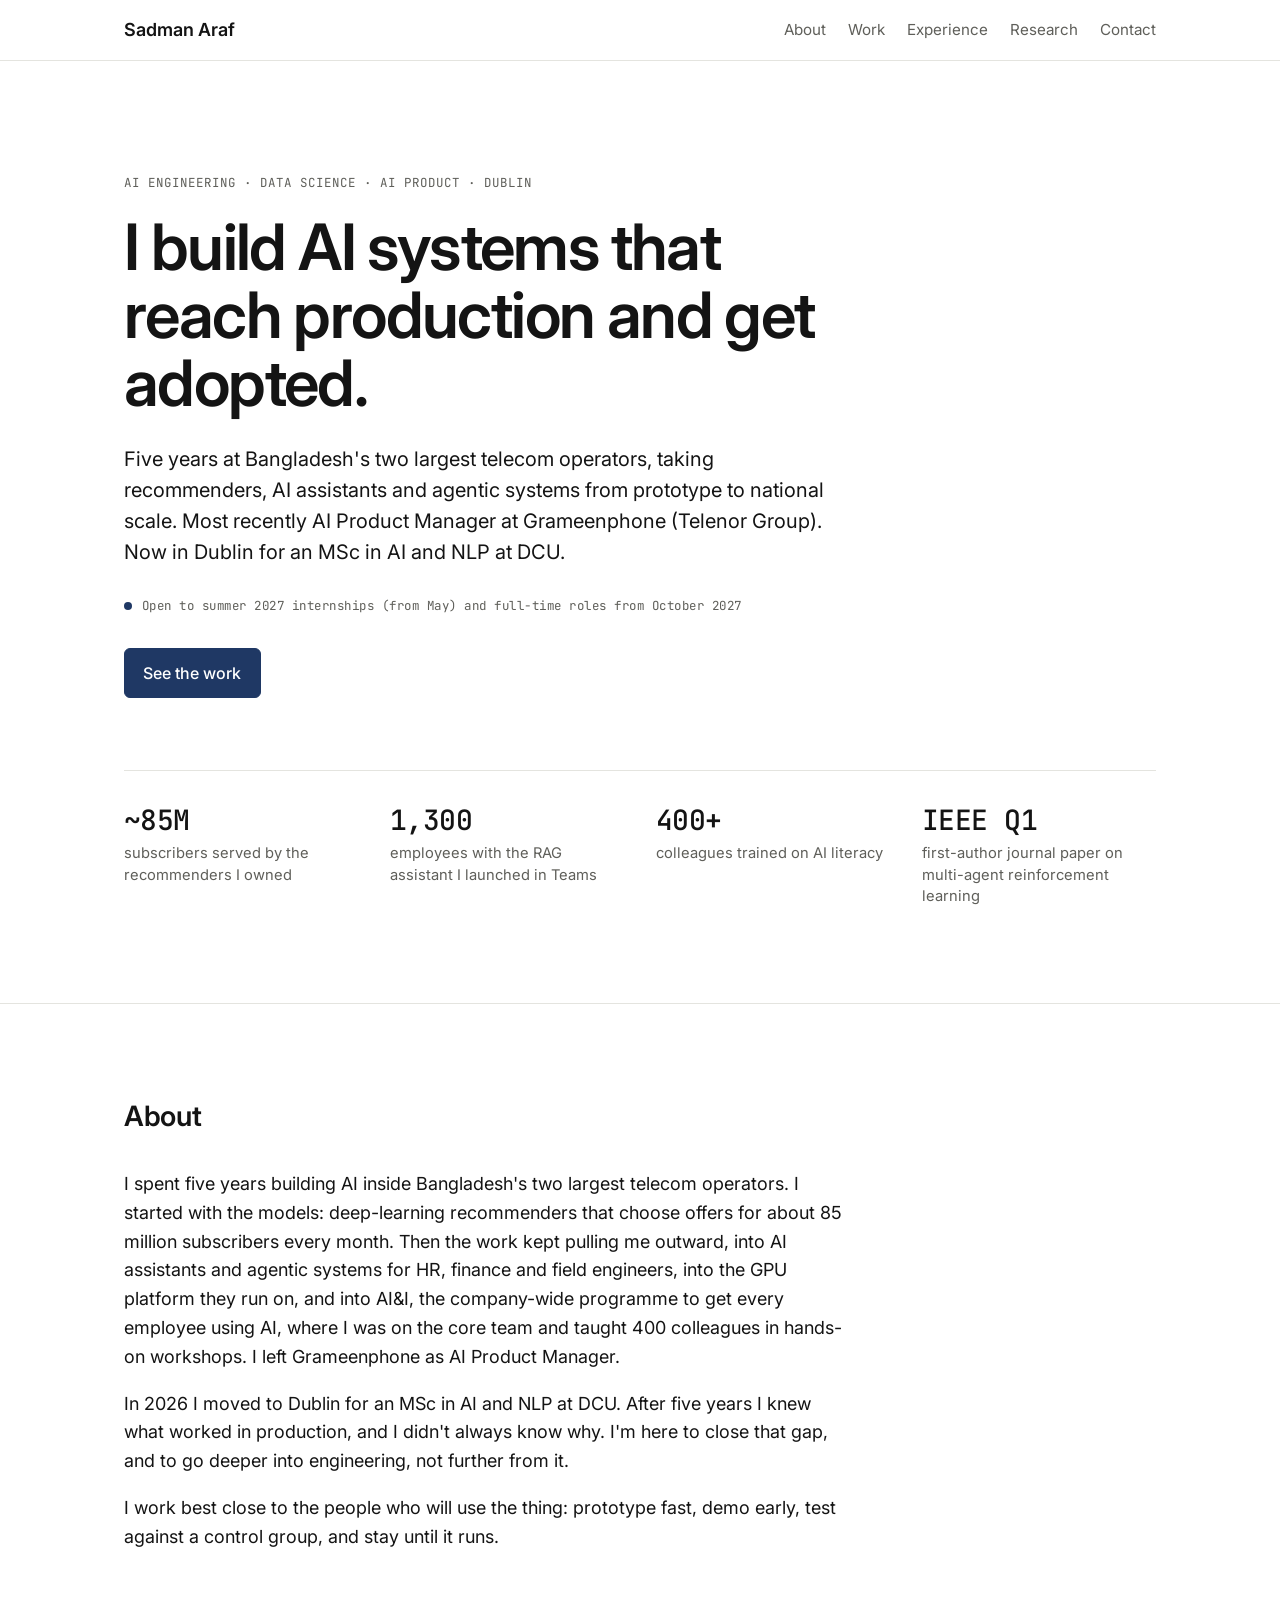
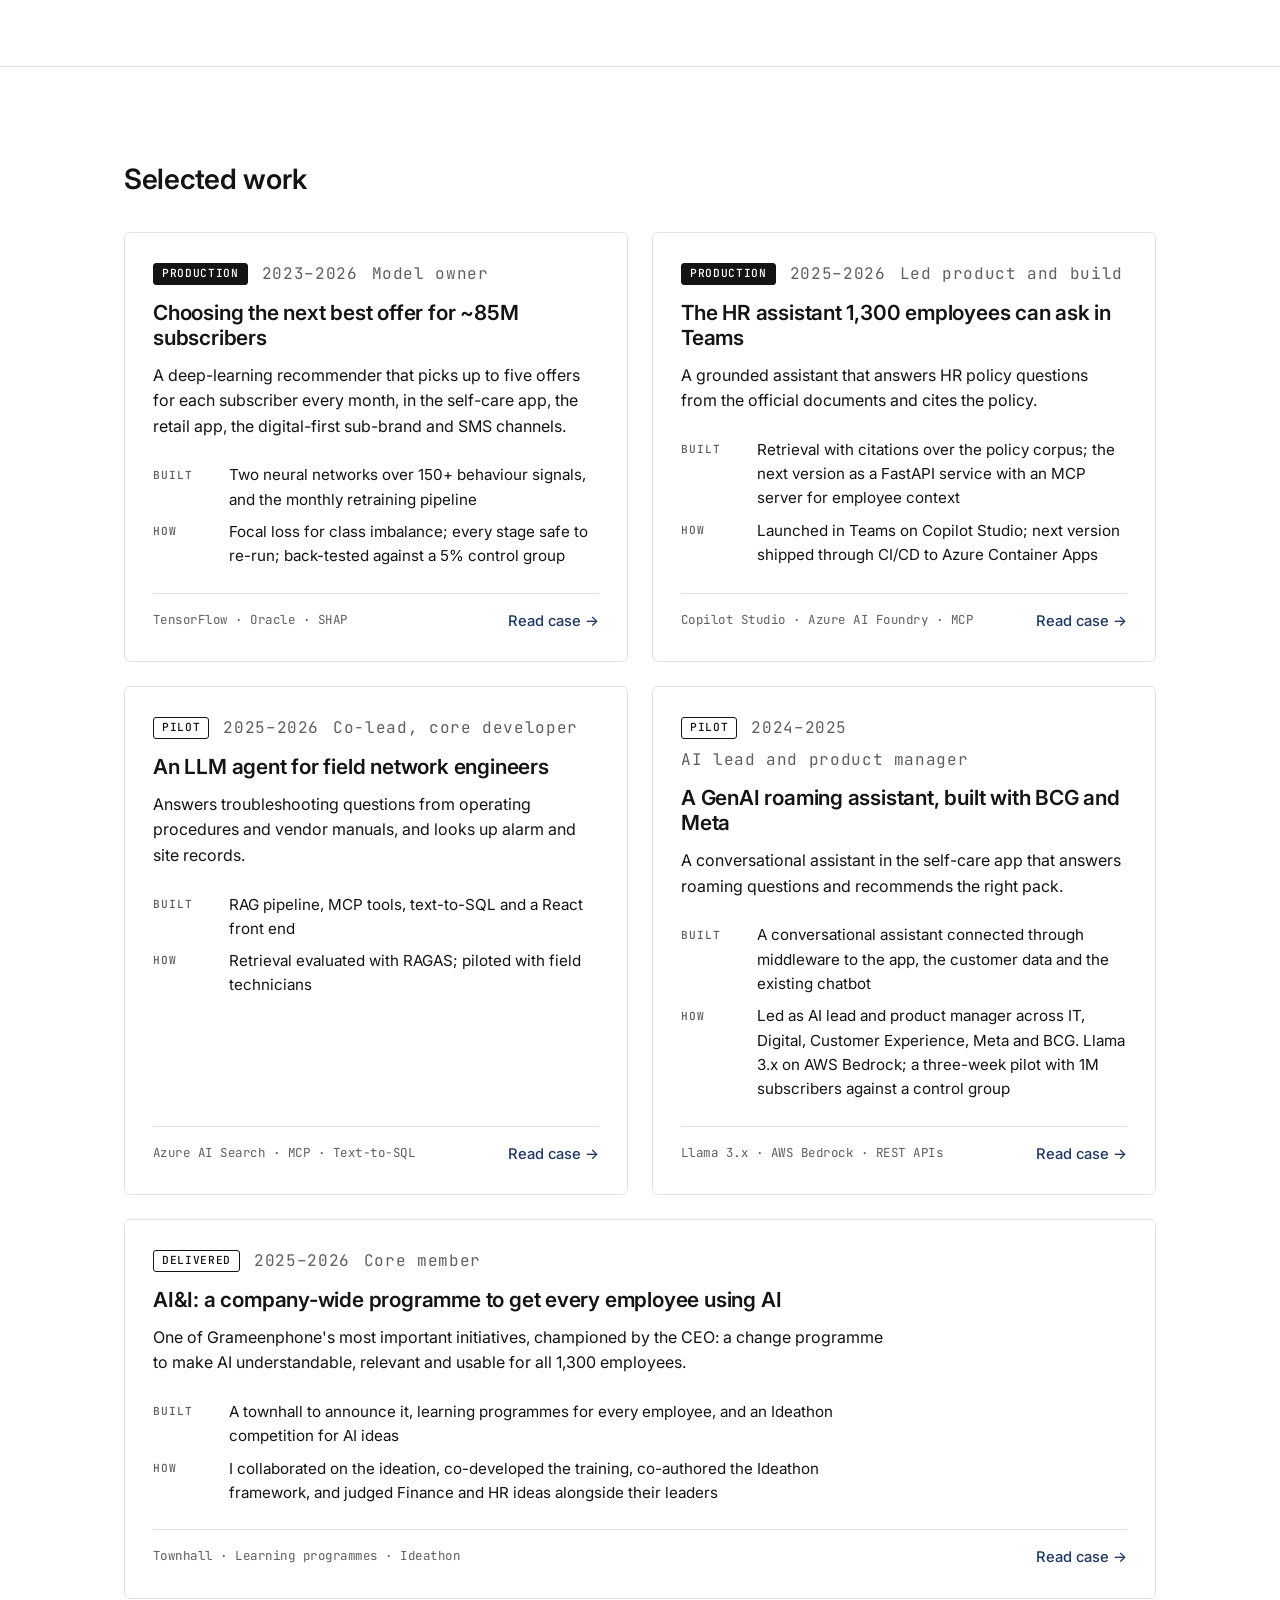
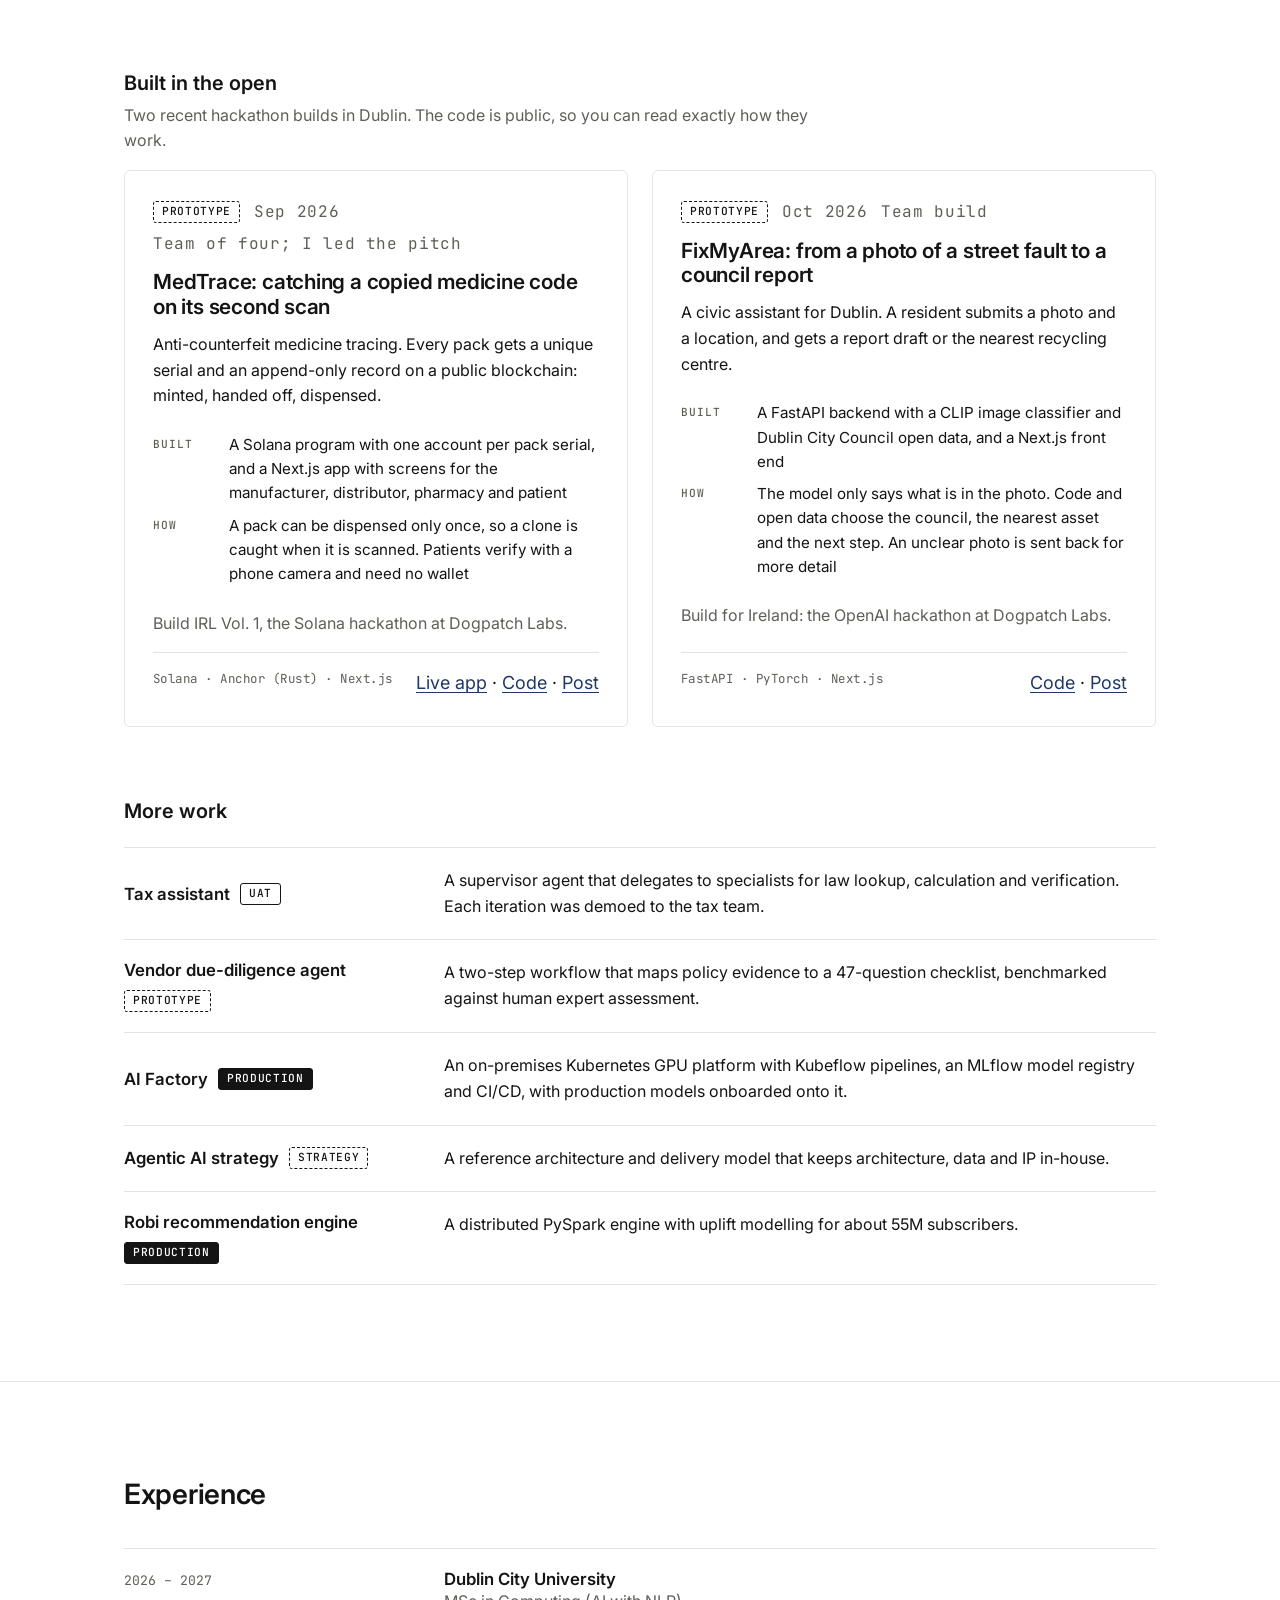
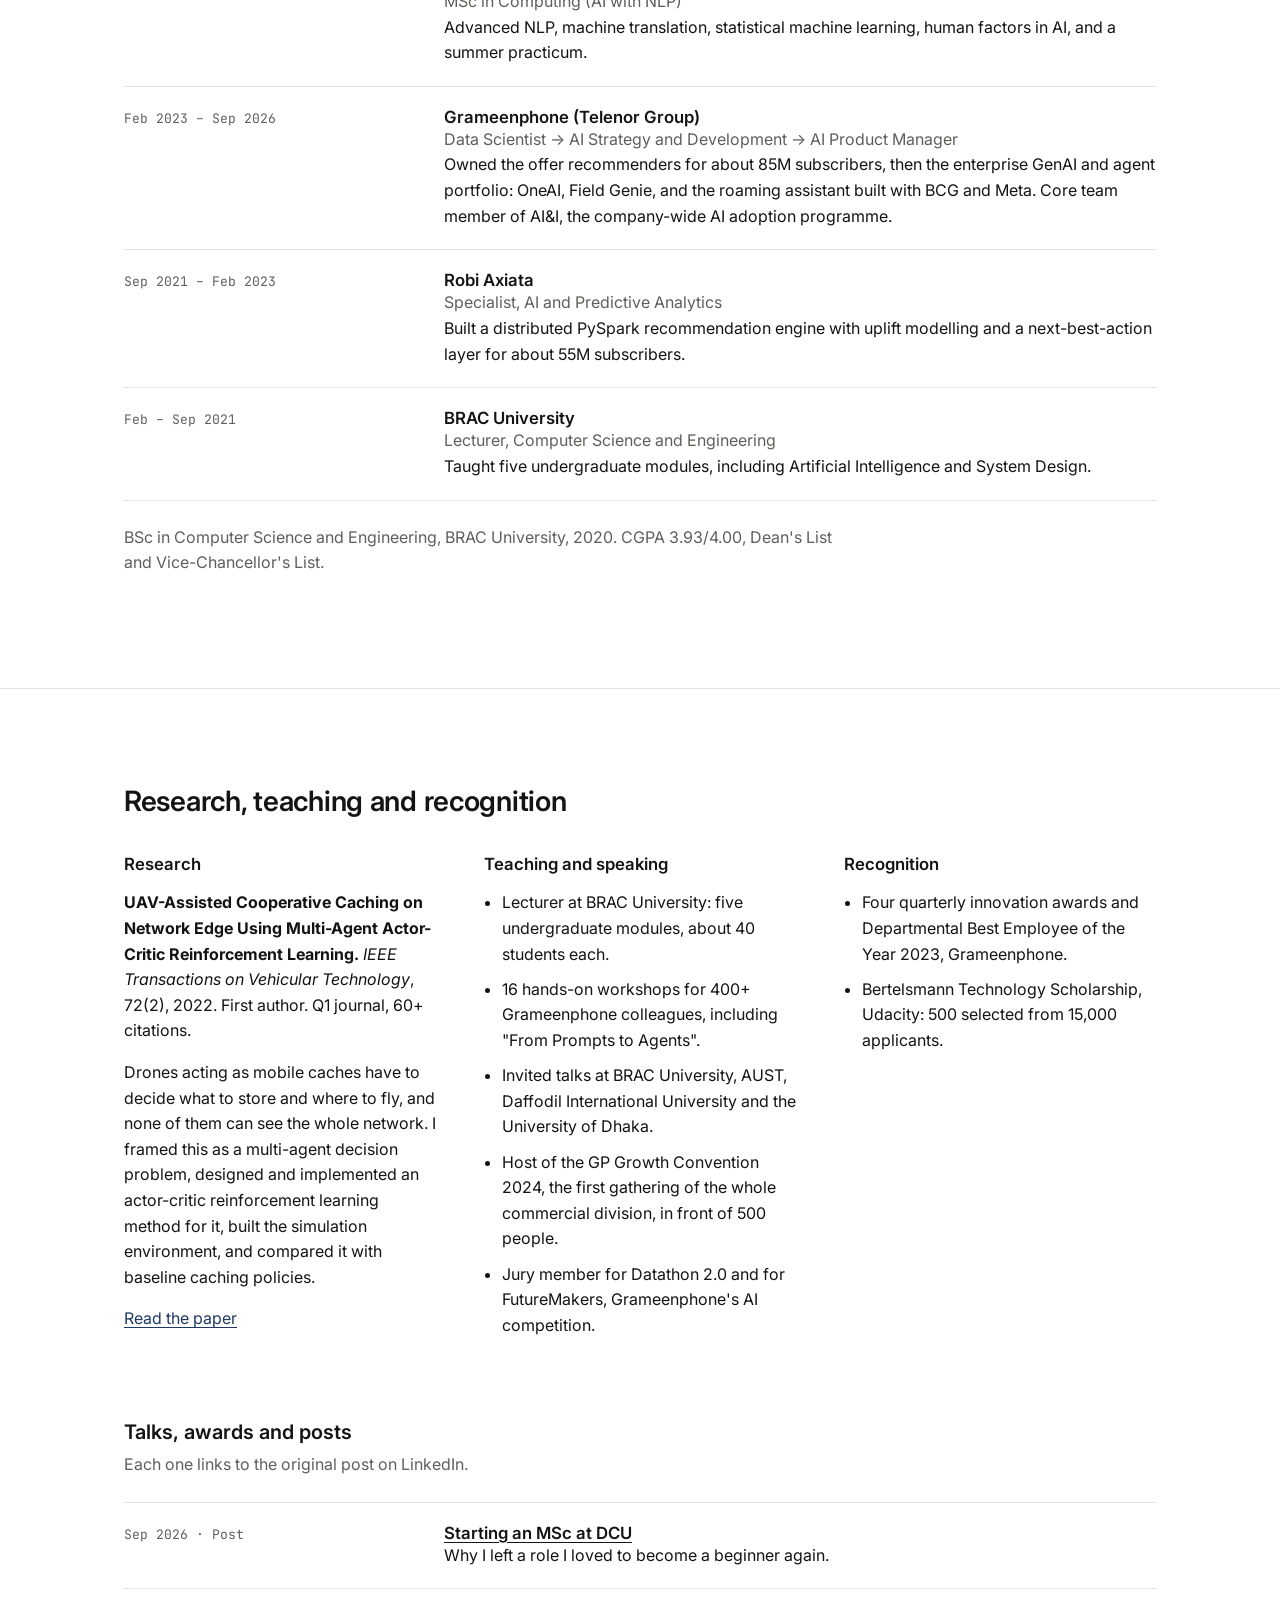
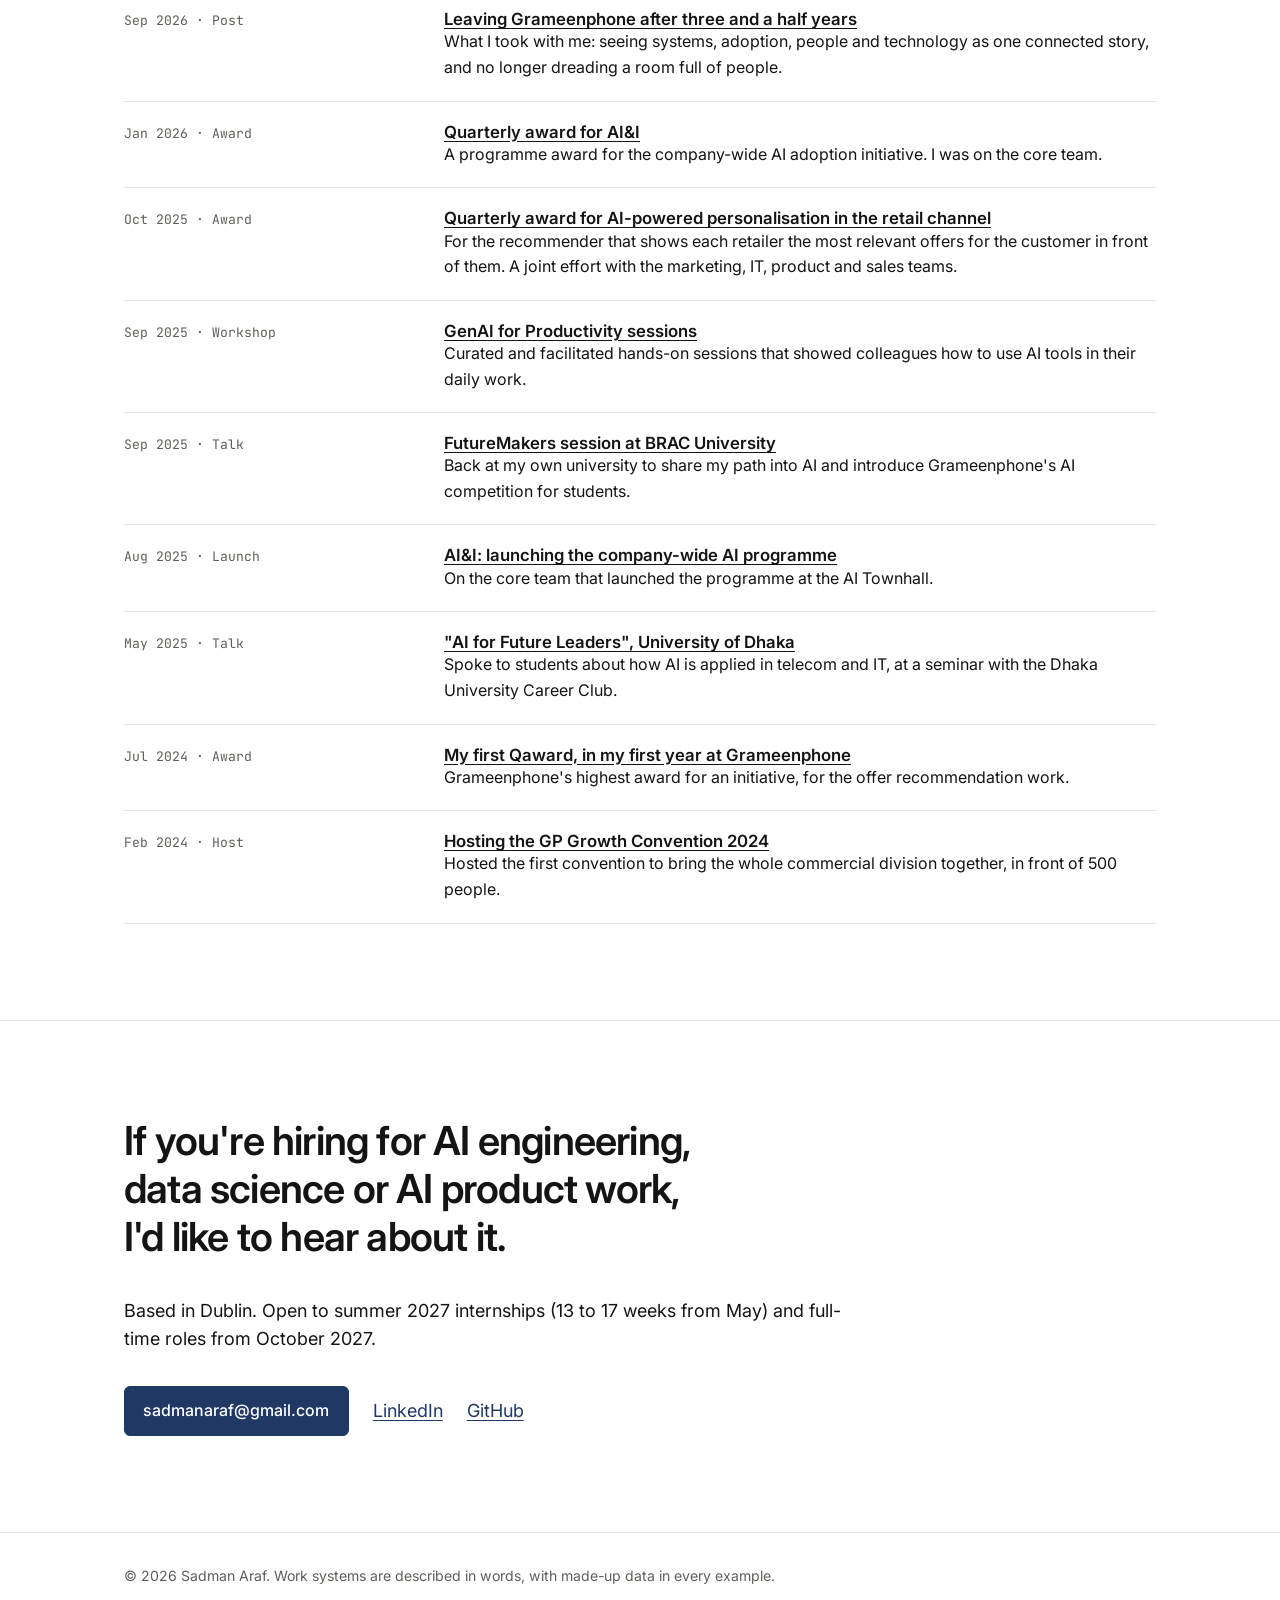
==== index.html @ fd009156 "Publish portfolio site Static site: home page and five case studies. Removes the CNAME for sadmanara" ====
<!doctype html>
<html lang="en">
<head>
  <meta charset="utf-8">
  <meta name="viewport" content="width=device-width, initial-scale=1">
  <title>Sadman Araf · AI engineer and data scientist, Dublin</title>
  <meta name="description" content="Five years building recommenders, AI assistants and agentic systems in production for about 85M telecom subscribers. MSc AI and NLP at DCU. Open to 2027 roles.">
  <meta property="og:type" content="website">
  <meta property="og:title" content="Sadman Araf · AI engineer and data scientist, Dublin">
  <meta property="og:description" content="Five years building recommenders, AI assistants and agentic systems in production for about 85M telecom subscribers. MSc AI and NLP at DCU.">
  <link rel="icon" href="assets/favicon.svg" type="image/svg+xml">
  <link rel="preconnect" href="https://fonts.googleapis.com">
  <link rel="preconnect" href="https://fonts.gstatic.com" crossorigin>
  <link href="https://fonts.googleapis.com/css2?family=Inter:wght@400;500;600&family=JetBrains+Mono:wght@400;500&display=swap" rel="stylesheet">
  <link rel="stylesheet" href="assets/styles.css">
</head>
<body>
<a class="skip" href="#main">Skip to content</a>

<header class="site-header">
  <div class="wrap bar">
    <a class="brand" href="./">Sadman Araf</a>
    <nav aria-label="Sections">
      <a href="#about">About</a>
      <a href="#work">Work</a>
      <a href="#experience">Experience</a>
      <a href="#research">Research</a>
      <a href="#contact">Contact</a>
    </nav>
  </div>
</header>

<main id="main">

  <section class="hero">
    <div class="wrap">
      <p class="eyebrow">AI engineering · Data science · AI product · Dublin</p>
      <h1>I build AI systems that reach production and get adopted.</h1>
      <p class="lede">Five years at Bangladesh's two largest telecom operators, taking recommenders, AI assistants and agentic systems from prototype to national scale. Most recently AI Product Manager at Grameenphone (Telenor Group). Now in Dublin for an MSc in AI and NLP at DCU.</p>
      <p class="status">Open to summer 2027 internships (from May) and full-time roles from October 2027</p>
      <div class="actions">
        <a class="btn" href="#work">See the work</a>
      </div>
      <dl class="scope">
        <div><dt>~85M</dt><dd>subscribers served by the recommenders I owned</dd></div>
        <div><dt>1,300</dt><dd>employees with the RAG assistant I launched in Teams</dd></div>
        <div><dt>400+</dt><dd>colleagues trained on AI literacy</dd></div>
        <div><dt>IEEE Q1</dt><dd>first-author journal paper on multi-agent reinforcement learning</dd></div>
      </dl>
    </div>
  </section>

  <section class="block" id="about">
    <div class="wrap">
      <h2>About</h2>
      <!-- Portrait: add assets/portrait.jpg, then uncomment.
      <img src="assets/portrait.jpg" alt="Sadman Araf" width="160" height="160">
      -->
      <div class="prose">
        <p>I spent five years building AI inside Bangladesh's two largest telecom operators. I started with the models: deep-learning recommenders that choose offers for about 85 million subscribers every month. Then the work kept pulling me outward, into AI assistants and agentic systems for HR, finance and field engineers, into the GPU platform they run on, and into AI&amp;I, the company-wide programme to get every employee using AI, where I was on the core team and taught 400 colleagues in hands-on workshops. I left Grameenphone as AI Product Manager.</p>
        <p>In 2026 I moved to Dublin for an MSc in AI and NLP at DCU. After five years I knew what worked in production, and I didn't always know why. I'm here to close that gap, and to go deeper into engineering, not further from it.</p>
        <p>I work best close to the people who will use the thing: prototype fast, demo early, test against a control group, and stay until it runs.</p>
      </div>
    </div>
  </section>

  <section class="block" id="work">
    <div class="wrap">
      <h2>Selected work</h2>

      <div class="cards">

        <article class="card">
          <p class="meta"><span class="badge solid">Production</span><span>2023–2026</span><span>Model owner</span></p>
          <h3><a class="cover" href="work/offer-recommender.html">Choosing the next best offer for ~85M subscribers</a></h3>
          <p>A deep-learning recommender that picks up to five offers for each subscriber every month, in the self-care app, the retail app, the digital-first sub-brand and SMS channels.</p>
          <dl class="built">
            <dt>Built</dt><dd>Two neural networks over 150+ behaviour signals, and the monthly retraining pipeline</dd>
            <dt>How</dt><dd>Focal loss for class imbalance; every stage safe to re-run; back-tested against a 5% control group</dd>
          </dl>
          <div class="card-foot"><p class="chips">TensorFlow · Oracle · SHAP</p><span class="go">Read case →</span></div>
        </article>

        <article class="card">
          <p class="meta"><span class="badge solid">Production</span><span>2025–2026</span><span>Led product and build</span></p>
          <h3><a class="cover" href="work/oneai.html">The HR assistant 1,300 employees can ask in Teams</a></h3>
          <p>A grounded assistant that answers HR policy questions from the official documents and cites the policy.</p>
          <dl class="built">
            <dt>Built</dt><dd>Retrieval with citations over the policy corpus; the next version as a FastAPI service with an MCP server for employee context</dd>
            <dt>How</dt><dd>Launched in Teams on Copilot Studio; next version shipped through CI/CD to Azure Container Apps</dd>
          </dl>
          <div class="card-foot"><p class="chips">Copilot Studio · Azure AI Foundry · MCP</p><span class="go">Read case →</span></div>
        </article>

        <article class="card">
          <p class="meta"><span class="badge">Pilot</span><span>2025–2026</span><span>Co-lead, core developer</span></p>
          <h3><a class="cover" href="work/field-genie.html">An LLM agent for field network engineers</a></h3>
          <p>Answers troubleshooting questions from operating procedures and vendor manuals, and looks up alarm and site records.</p>
          <dl class="built">
            <dt>Built</dt><dd>RAG pipeline, MCP tools, text-to-SQL and a React front end</dd>
            <dt>How</dt><dd>Retrieval evaluated with RAGAS; piloted with field technicians</dd>
          </dl>
          <div class="card-foot"><p class="chips">Azure AI Search · MCP · Text-to-SQL</p><span class="go">Read case →</span></div>
        </article>

        <article class="card">
          <p class="meta"><span class="badge">Pilot</span><span>2024–2025</span><span>AI lead and product manager</span></p>
          <h3><a class="cover" href="work/roaming-assistant.html">A GenAI roaming assistant, built with BCG and Meta</a></h3>
          <p>A conversational assistant in the self-care app that answers roaming questions and recommends the right pack.</p>
          <dl class="built">
            <dt>Built</dt><dd>A conversational assistant connected through middleware to the app, the customer data and the existing chatbot</dd>
            <dt>How</dt><dd>Led as AI lead and product manager across IT, Digital, Customer Experience, Meta and BCG. Llama 3.x on AWS Bedrock; a three-week pilot with 1M subscribers against a control group</dd>
          </dl>
          <div class="card-foot"><p class="chips">Llama 3.x · AWS Bedrock · REST APIs</p><span class="go">Read case →</span></div>
        </article>

        <article class="card wide">
          <p class="meta"><span class="badge">Delivered</span><span>2025–2026</span><span>Core member</span></p>
          <h3><a class="cover" href="work/ai-and-i.html">AI&amp;I: a company-wide programme to get every employee using AI</a></h3>
          <p>One of Grameenphone's most important initiatives, championed by the CEO: a change programme to make AI understandable, relevant and usable for all 1,300 employees.</p>
          <dl class="built">
            <dt>Built</dt><dd>A townhall to announce it, learning programmes for every employee, and an Ideathon competition for AI ideas</dd>
            <dt>How</dt><dd>I collaborated on the ideation, co-developed the training, co-authored the Ideathon framework, and judged Finance and HR ideas alongside their leaders</dd>
          </dl>
          <div class="card-foot"><p class="chips">Townhall · Learning programmes · Ideathon</p><span class="go">Read case →</span></div>
        </article>

      </div>

      <h3 class="sub">Built in the open</h3>
      <p class="note">Two recent hackathon builds in Dublin. The code is public, so you can read exactly how they work.</p>

      <div class="cards">

        <article class="card">
          <p class="meta"><span class="badge dashed">Prototype</span><span>Sep 2026</span><span>Team of four; I led the pitch</span></p>
          <h4>MedTrace: catching a copied medicine code on its second scan</h4>
          <p>Anti-counterfeit medicine tracing. Every pack gets a unique serial and an append-only record on a public blockchain: minted, handed off, dispensed.</p>
          <dl class="built">
            <dt>Built</dt><dd>A Solana program with one account per pack serial, and a Next.js app with screens for the manufacturer, distributor, pharmacy and patient</dd>
            <dt>How</dt><dd>A pack can be dispensed only once, so a clone is caught when it is scanned. Patients verify with a phone camera and need no wallet</dd>
          </dl>
          <p class="note">Build IRL Vol. 1, the Solana hackathon at Dogpatch Labs.</p>
          <div class="card-foot"><p class="chips">Solana · Anchor (Rust) · Next.js</p><span><a href="https://medtrace-with-solana.vercel.app">Live app</a> · <a href="https://github.com/sadmanaraf/MedTrace-with-Solana">Code</a> · <a href="https://www.linkedin.com/feed/update/urn:li:activity:7510959613832237056/">Post</a></span></div>
        </article>

        <article class="card">
          <p class="meta"><span class="badge dashed">Prototype</span><span>Oct 2026</span><span>Team build</span></p>
          <h4>FixMyArea: from a photo of a street fault to a council report</h4>
          <p>A civic assistant for Dublin. A resident submits a photo and a location, and gets a report draft or the nearest recycling centre.</p>
          <dl class="built">
            <dt>Built</dt><dd>A FastAPI backend with a CLIP image classifier and Dublin City Council open data, and a Next.js front end</dd>
            <dt>How</dt><dd>The model only says what is in the photo. Code and open data choose the council, the nearest asset and the next step. An unclear photo is sent back for more detail</dd>
          </dl>
          <p class="note">Build for Ireland: the OpenAI hackathon at Dogpatch Labs.</p>
          <div class="card-foot"><p class="chips">FastAPI · PyTorch · Next.js</p><span><a href="https://github.com/sadmanaraf/FixMyArea">Code</a> · <a href="https://www.linkedin.com/feed/update/urn:li:activity:7512821670571745280/">Post</a></span></div>
        </article>

      </div>

      <h3 class="sub">More work</h3>
      <ul class="rows">
        <li>
          <h4>Tax assistant <span class="badge">UAT</span></h4>
          <p>A supervisor agent that delegates to specialists for law lookup, calculation and verification. Each iteration was demoed to the tax team.</p>
        </li>
        <li>
          <h4>Vendor due-diligence agent <span class="badge dashed">Prototype</span></h4>
          <p>A two-step workflow that maps policy evidence to a 47-question checklist, benchmarked against human expert assessment.</p>
        </li>
        <li>
          <h4>AI Factory <span class="badge solid">Production</span></h4>
          <p>An on-premises Kubernetes GPU platform with Kubeflow pipelines, an MLflow model registry and CI/CD, with production models onboarded onto it.</p>
        </li>
        <li>
          <h4>Agentic AI strategy <span class="badge dashed">Strategy</span></h4>
          <p>A reference architecture and delivery model that keeps architecture, data and IP in-house.</p>
        </li>
        <li>
          <h4>Robi recommendation engine <span class="badge solid">Production</span></h4>
          <p>A distributed PySpark engine with uplift modelling for about 55M subscribers.</p>
        </li>
      </ul>
    </div>
  </section>

  <section class="block" id="experience">
    <div class="wrap">
      <h2>Experience</h2>
      <ul class="rows">
        <li>
          <p class="when">2026 – 2027</p>
          <div>
            <h3>Dublin City University</h3>
            <p class="role">MSc in Computing (AI with NLP)</p>
            <p>Advanced NLP, machine translation, statistical machine learning, human factors in AI, and a summer practicum.</p>
          </div>
        </li>
        <li>
          <p class="when">Feb 2023 – Sep 2026</p>
          <div>
            <h3>Grameenphone (Telenor Group)</h3>
            <p class="role">Data Scientist → AI Strategy and Development → AI Product Manager</p>
            <p>Owned the offer recommenders for about 85M subscribers, then the enterprise GenAI and agent portfolio: OneAI, Field Genie, and the roaming assistant built with BCG and Meta. Core team member of AI&amp;I, the company-wide AI adoption programme.</p>
          </div>
        </li>
        <li>
          <p class="when">Sep 2021 – Feb 2023</p>
          <div>
            <h3>Robi Axiata</h3>
            <p class="role">Specialist, AI and Predictive Analytics</p>
            <p>Built a distributed PySpark recommendation engine with uplift modelling and a next-best-action layer for about 55M subscribers.</p>
          </div>
        </li>
        <li>
          <p class="when">Feb – Sep 2021</p>
          <div>
            <h3>BRAC University</h3>
            <p class="role">Lecturer, Computer Science and Engineering</p>
            <p>Taught five undergraduate modules, including Artificial Intelligence and System Design.</p>
          </div>
        </li>
      </ul>
      <p class="note" style="margin-top: 24px">BSc in Computer Science and Engineering, BRAC University, 2020. CGPA 3.93/4.00, Dean's List and Vice-Chancellor's List.</p>
    </div>
  </section>

  <section class="block" id="research">
    <div class="wrap">
      <h2>Research, teaching and recognition</h2>
      <div class="three">
        <div>
          <h3>Research</h3>
          <p><strong>UAV-Assisted Cooperative Caching on Network Edge Using Multi-Agent Actor-Critic Reinforcement Learning.</strong> <em>IEEE Transactions on Vehicular Technology</em>, 72(2), 2022. First author. Q1 journal, 60+ citations.</p>
          <p>Drones acting as mobile caches have to decide what to store and where to fly, and none of them can see the whole network. I framed this as a multi-agent decision problem, designed and implemented an actor-critic reinforcement learning method for it, built the simulation environment, and compared it with baseline caching policies.</p>
          <p><a href="https://doi.org/10.1109/TVT.2022.3209079">Read the paper</a></p>
        </div>
        <div>
          <h3>Teaching and speaking</h3>
          <ul>
            <li>Lecturer at BRAC University: five undergraduate modules, about 40 students each.</li>
            <li>16 hands-on workshops for 400+ Grameenphone colleagues, including "From Prompts to Agents".</li>
            <li>Invited talks at BRAC University, AUST, Daffodil International University and the University of Dhaka.</li>
            <li>Host of the GP Growth Convention 2024, the first gathering of the whole commercial division, in front of 500 people.</li>
            <li>Jury member for Datathon 2.0 and for FutureMakers, Grameenphone's AI competition.</li>
          </ul>
        </div>
        <div>
          <h3>Recognition</h3>
          <ul>
            <li>Four quarterly innovation awards and Departmental Best Employee of the Year 2023, Grameenphone.</li>
            <li>Bertelsmann Technology Scholarship, Udacity: 500 selected from 15,000 applicants.</li>
          </ul>
        </div>
      </div>

      <h3 class="sub" id="posts">Talks, awards and posts</h3>
      <p class="note">Each one links to the original post on LinkedIn.</p>
      <ul class="rows">
        <li>
          <p class="when">Sep 2026 · Post</p>
          <div>
            <h4><a href="https://www.linkedin.com/feed/update/urn:li:activity:7504071823580405760/">Starting an MSc at DCU</a></h4>
            <p>Why I left a role I loved to become a beginner again.</p>
          </div>
        </li>
        <li>
          <p class="when">Sep 2026 · Post</p>
          <div>
            <h4><a href="https://www.linkedin.com/feed/update/urn:li:activity:7502339051560177665/">Leaving Grameenphone after three and a half years</a></h4>
            <p>What I took with me: seeing systems, adoption, people and technology as one connected story, and no longer dreading a room full of people.</p>
          </div>
        </li>
        <li>
          <p class="when">Jan 2026 · Award</p>
          <div>
            <h4><a href="https://www.linkedin.com/feed/update/urn:li:activity:7417045184393170944/">Quarterly award for AI&amp;I</a></h4>
            <p>A programme award for the company-wide AI adoption initiative. I was on the core team.</p>
          </div>
        </li>
        <li>
          <p class="when">Oct 2025 · Award</p>
          <div>
            <h4><a href="https://www.linkedin.com/feed/update/urn:li:activity:7387737945052495872/">Quarterly award for AI-powered personalisation in the retail channel</a></h4>
            <p>For the recommender that shows each retailer the most relevant offers for the customer in front of them. A joint effort with the marketing, IT, product and sales teams.</p>
          </div>
        </li>
        <li>
          <p class="when">Sep 2025 · Workshop</p>
          <div>
            <h4><a href="https://www.linkedin.com/feed/update/urn:li:activity:7374791306671226881/">GenAI for Productivity sessions</a></h4>
            <p>Curated and facilitated hands-on sessions that showed colleagues how to use AI tools in their daily work.</p>
          </div>
        </li>
        <li>
          <p class="when">Sep 2025 · Talk</p>
          <div>
            <h4><a href="https://www.linkedin.com/feed/update/urn:li:activity:7372181071645347842/">FutureMakers session at BRAC University</a></h4>
            <p>Back at my own university to share my path into AI and introduce Grameenphone's AI competition for students.</p>
          </div>
        </li>
        <li>
          <p class="when">Aug 2025 · Launch</p>
          <div>
            <h4><a href="https://www.linkedin.com/feed/update/urn:li:activity:7357374311294255104/">AI&amp;I: launching the company-wide AI programme</a></h4>
            <p>On the core team that launched the programme at the AI Townhall.</p>
          </div>
        </li>
        <li>
          <p class="when">May 2025 · Talk</p>
          <div>
            <h4><a href="https://www.linkedin.com/feed/update/urn:li:activity:7326477401889107969/">"AI for Future Leaders", University of Dhaka</a></h4>
            <p>Spoke to students about how AI is applied in telecom and IT, at a seminar with the Dhaka University Career Club.</p>
          </div>
        </li>
        <li>
          <p class="when">Jul 2024 · Award</p>
          <div>
            <h4><a href="https://www.linkedin.com/feed/update/urn:li:activity:7214693095920082944/">My first Qaward, in my first year at Grameenphone</a></h4>
            <p>Grameenphone's highest award for an initiative, for the offer recommendation work.</p>
          </div>
        </li>
        <li>
          <p class="when">Feb 2024 · Host</p>
          <div>
            <h4><a href="https://www.linkedin.com/feed/update/urn:li:activity:7165377987415068674/">Hosting the GP Growth Convention 2024</a></h4>
            <p>Hosted the first convention to bring the whole commercial division together, in front of 500 people.</p>
          </div>
        </li>
      </ul>
    </div>
  </section>

  <section class="block contact" id="contact">
    <div class="wrap">
      <h2>If you're hiring for AI engineering, data science or AI product work, I'd like to hear about it.</h2>
      <p class="prose">Based in Dublin. Open to summer 2027 internships (13 to 17 weeks from May) and full-time roles from October 2027.</p>
      <div class="links">
        <a class="btn" href="mailto:sadmanaraf@gmail.com">sadmanaraf@gmail.com</a>
        <a href="https://www.linkedin.com/in/sadmanaraf/">LinkedIn</a>
        <a href="https://github.com/sadmanaraf">GitHub</a>
      </div>
    </div>
  </section>

</main>

<footer class="site-footer">
  <div class="wrap">© 2026 Sadman Araf. Work systems are described in words, with made-up data in every example.</div>
</footer>

</body>
</html>
---- assets/styles.css ----
:root {
  --bg: #ffffff;
  --text: #141414;
  --muted: #5f5f5a;
  --line: #e4e4df;
  --accent: #1f3864;
  --on-accent: #ffffff;
  --sans: "Inter", system-ui, -apple-system, "Segoe UI", sans-serif;
  --mono: "JetBrains Mono", ui-monospace, "SF Mono", Menlo, monospace;
}

* { box-sizing: border-box; }

html {
  scroll-behavior: smooth;
  -webkit-text-size-adjust: 100%;
}

body {
  margin: 0;
  background: var(--bg);
  color: var(--text);
  font: 400 1.125rem/1.6 var(--sans);
  -webkit-font-smoothing: antialiased;
}

a { color: var(--accent); text-underline-offset: 3px; }
:focus-visible { outline: 2px solid var(--accent); outline-offset: 3px; }

h1, h2, h3, h4 { font-weight: 600; line-height: 1.2; margin: 0; }
p { margin: 0 0 1em; }

.wrap { max-width: 1080px; margin: 0 auto; padding: 0 24px; }
.prose { max-width: 720px; }

.skip {
  position: absolute;
  left: -999px;
  top: 8px;
  background: var(--bg);
  padding: 8px 12px;
  z-index: 20;
}
.skip:focus { left: 8px; }

/* Header */

.site-header {
  position: sticky;
  top: 0;
  z-index: 10;
  background: var(--bg);
  border-bottom: 1px solid var(--line);
}
.bar {
  display: flex;
  align-items: center;
  gap: 24px;
  min-height: 60px;
}
.brand {
  margin-right: auto;
  color: var(--text);
  font-weight: 600;
  text-decoration: none;
}
.bar nav { display: flex; gap: 22px; font-size: 0.95rem; }
.bar nav a { color: var(--muted); text-decoration: none; transition: color 0.15s; }
.bar nav a:hover { color: var(--text); }

.btn {
  display: inline-block;
  padding: 0.7rem 1.15rem;
  border: 1px solid var(--accent);
  border-radius: 6px;
  background: var(--accent);
  color: var(--on-accent);
  font-size: 1rem;
  font-weight: 500;
  text-decoration: none;
  transition: opacity 0.15s;
}
.btn:hover { opacity: 0.88; }
.btn.ghost { background: transparent; color: var(--accent); }
.btn.small { padding: 0.35rem 0.8rem; font-size: 0.9rem; }

.view-toggle { display: flex; border: 1px solid var(--line); border-radius: 6px; }
.view-toggle button {
  padding: 0.35rem 0.75rem;
  border: 0;
  border-radius: 5px;
  background: none;
  color: var(--muted);
  font: 500 0.78rem/1.4 var(--mono);
  cursor: pointer;
}
.view-toggle button[aria-pressed="true"] { background: var(--text); color: var(--bg); }

/* Shared pieces */

.eyebrow, .meta, .chips, .status {
  font-family: var(--mono);
  font-size: 0.78rem;
  letter-spacing: 0.04em;
  color: var(--muted);
}
.eyebrow { text-transform: uppercase; letter-spacing: 0.08em; }
.meta { display: flex; flex-wrap: wrap; align-items: center; gap: 6px 14px; margin: 0 0 14px; }

.badge {
  padding: 1px 8px;
  border: 1px solid var(--text);
  border-radius: 3px;
  color: var(--text);
  font: 500 0.7rem/1.6 var(--mono);
  letter-spacing: 0.06em;
  text-transform: uppercase;
}
.badge.solid { background: var(--text); color: var(--bg); }
.badge.dashed { border-style: dashed; }

/* Hero */

.hero { padding: 112px 0 96px; }
.hero h1 {
  max-width: 18ch;
  margin: 20px 0 28px;
  font-size: clamp(2.5rem, 6vw, 4rem);
  line-height: 1.06;
  letter-spacing: -0.025em;
}
.lede { max-width: 44rem; font-size: 1.25rem; line-height: 1.55; }
.status { margin: 28px 0 0; }
.status::before {
  content: "";
  display: inline-block;
  width: 8px;
  height: 8px;
  margin-right: 10px;
  border-radius: 50%;
  background: var(--accent);
}
.actions { display: flex; flex-wrap: wrap; gap: 12px; margin-top: 32px; }

.scope {
  display: grid;
  grid-template-columns: repeat(4, 1fr);
  gap: 32px;
  margin: 72px 0 0;
  padding-top: 32px;
  border-top: 1px solid var(--line);
}
.scope dt {
  font: 500 1.75rem/1.2 var(--mono);
  font-variant-numeric: tabular-nums;
  letter-spacing: -0.02em;
}
.scope dd { margin: 0.4rem 0 0; color: var(--muted); font-size: 0.92rem; line-height: 1.45; }

/* Home sections */

.block { padding: 96px 0; border-top: 1px solid var(--line); scroll-margin-top: 60px; }
.block h2 { margin-bottom: 36px; font-size: 1.75rem; letter-spacing: -0.01em; }
.block h3.sub { margin: 72px 0 8px; font-size: 1.25rem; }
.note { max-width: 720px; color: var(--muted); font-size: 1rem; }

.cards { display: grid; grid-template-columns: repeat(2, 1fr); gap: 24px; }
.card {
  position: relative;
  display: flex;
  flex-direction: column;
  padding: 28px;
  border: 1px solid var(--line);
  border-radius: 6px;
  transition: border-color 0.15s;
}
.card:hover { border-color: var(--text); }
.card.wide { grid-column: 1 / -1; }
.card.wide > p, .card.wide .built { max-width: 46rem; }
.card h3, .card h4 { margin-bottom: 12px; font-size: 1.3rem; letter-spacing: -0.01em; }
.card h3 a { color: var(--text); text-decoration: none; }
.card h3 a.cover::after { content: ""; position: absolute; inset: 0; }
.card > p { font-size: 1rem; }

.built { display: grid; grid-template-columns: 4rem 1fr; gap: 8px 12px; margin: 8px 0 24px; font-size: 0.95rem; }
.built dt { padding-top: 0.2rem; color: var(--muted); font: 500 0.7rem/1.6 var(--mono); letter-spacing: 0.08em; text-transform: uppercase; }
.built dd { margin: 0; }

.card-foot {
  display: flex;
  flex-wrap: wrap;
  justify-content: space-between;
  gap: 8px 16px;
  margin-top: auto;
  padding-top: 16px;
  border-top: 1px solid var(--line);
}
.card-foot .chips { margin: 0; }
.card-foot .go { position: relative; color: var(--accent); font-size: 0.92rem; font-weight: 500; }

.rows { margin: 24px 0 0; padding: 0; list-style: none; border-top: 1px solid var(--line); }
.rows li { display: grid; grid-template-columns: 18rem 1fr; gap: 8px 32px; padding: 20px 0; border-bottom: 1px solid var(--line); }
.rows h3, .rows h4 { display: flex; flex-wrap: wrap; align-items: center; gap: 10px; font-size: 1.05rem; }
.rows p { margin: 0; font-size: 1rem; }
.rows h4 a { color: var(--text); }
.rows .when { color: var(--muted); font: 400 0.82rem/1.9 var(--mono); }
.rows .role { color: var(--muted); }

.three { display: grid; grid-template-columns: repeat(3, 1fr); gap: 48px; }
.three h3 { margin-bottom: 16px; font-size: 1.05rem; }
.three ul { margin: 0; padding-left: 1.1rem; font-size: 1rem; }
.three li { margin-bottom: 0.6rem; }
.three p { font-size: 1rem; }

.contact h2 { max-width: 22ch; font-size: clamp(1.75rem, 4vw, 2.5rem); letter-spacing: -0.02em; }
.links { display: flex; flex-wrap: wrap; gap: 12px 24px; margin-top: 32px; align-items: center; }

.site-footer { padding: 32px 0 48px; border-top: 1px solid var(--line); color: var(--muted); font-size: 0.88rem; }

/* Case study pages */

.case { padding-top: 56px; padding-bottom: 96px; }
.case > * { max-width: 800px; }
.case .back { margin-bottom: 40px; font-size: 0.95rem; }
.case h1 { margin-bottom: 20px; font-size: clamp(2rem, 5vw, 3rem); line-height: 1.1; letter-spacing: -0.02em; }
.case section { margin-top: 64px; }
.case h2 { margin-bottom: 18px; font-size: 1.4rem; }
.hint { color: var(--muted); font-size: 1rem; }

.glance { display: grid; grid-template-columns: 7rem 1fr; gap: 10px 24px; margin: 40px 0 0; padding: 24px 0; border-block: 1px solid var(--line); font-size: 1rem; }
.glance dt { padding-top: 0.25rem; color: var(--muted); font: 500 0.7rem/1.6 var(--mono); letter-spacing: 0.08em; text-transform: uppercase; }
.glance dd { margin: 0; }

.steps { margin: 0; padding: 0; list-style: none; counter-reset: step; border-top: 1px solid var(--line); }
.steps li {
  counter-increment: step;
  display: grid;
  grid-template-columns: 9.5rem 1fr;
  gap: 0 24px;
  padding: 18px 0;
  border-bottom: 1px solid var(--line);
}
.steps .name { padding-top: 0.3rem; color: var(--muted); font: 500 0.76rem/1.6 var(--mono); letter-spacing: 0.06em; text-transform: uppercase; }
.steps .name::before { content: counter(step, decimal-leading-zero); margin-right: 10px; color: var(--accent); }
.steps p { grid-column: 2; margin: 0; }
.steps p.tech { margin-top: 6px; color: var(--muted); font: 400 0.82rem/1.55 var(--mono); }

.tech { display: none; }
html[data-view="technical"] .tech { display: block; }

.decisions { margin: 0; padding-left: 1.4rem; }
.decisions li { margin-bottom: 1rem; padding-left: 0.3rem; }

.hood { margin-top: 64px; border-block: 1px solid var(--line); }
.hood summary { padding: 18px 0; font-weight: 600; cursor: pointer; }
.hood ul { margin: 0 0 20px; padding-left: 1.2rem; font-size: 1rem; }
.hood li { margin-bottom: 0.5rem; }

.diagram { margin: 40px 0 0; }
.diagram .scroll { padding: 16px; border: 1px solid var(--line); border-radius: 6px; overflow-x: auto; }
.diagram svg { display: block; width: 100%; min-width: 640px; height: auto; font-family: var(--mono); }
.diagram figcaption { margin-top: 0.6rem; color: var(--muted); font: 400 0.76rem/1.5 var(--mono); }
.d-zone { fill: none; stroke: var(--muted); stroke-width: 1; stroke-dasharray: 6 5; }
.d-box { fill: var(--bg); stroke: var(--text); stroke-width: 1.5; }
.d-line { fill: none; stroke: var(--text); stroke-width: 1.5; }
.d-line.accent { stroke: var(--accent); stroke-width: 2.25; }
.d-head { fill: var(--text); }
.d-head.accent { fill: var(--accent); }
.d-text { fill: var(--text); font-size: 13px; }
.d-label { fill: var(--muted); font-size: 11px; paint-order: stroke; stroke: var(--bg); stroke-width: 5px; }
.d-zone-label { fill: var(--muted); font-size: 10.5px; letter-spacing: 0.08em; }

.next { margin-top: 72px; padding-top: 28px; border-top: 1px solid var(--line); }
.next a { font-weight: 500; text-decoration: none; }
.next span { display: block; margin-bottom: 4px; color: var(--muted); font: 400 0.76rem/1.6 var(--mono); letter-spacing: 0.06em; text-transform: uppercase; }

/* Small screens */

@media (max-width: 760px) {
  body { font-size: 1.0625rem; }
  .bar { flex-wrap: wrap; gap: 8px 16px; padding-block: 10px; }
  .bar nav { order: 3; width: 100%; flex-wrap: wrap; justify-content: space-between; gap: 4px 8px; font-size: 0.88rem; }
  .hero { padding: 64px 0; }
  .lede { font-size: 1.125rem; }
  .scope { grid-template-columns: repeat(2, 1fr); gap: 28px 20px; margin-top: 56px; }
  .block { padding: 64px 0; scroll-margin-top: 96px; }
  .cards, .three { grid-template-columns: 1fr; }
  .three { gap: 40px; }
  .card { padding: 22px; }
  .rows li { grid-template-columns: 1fr; }
  .glance, .steps li { grid-template-columns: 1fr; }
  .steps p { grid-column: 1; }
  .case section { margin-top: 48px; }
}

@media (prefers-reduced-motion: reduce) {
  html { scroll-behavior: auto; }
  * { transition: none !important; }
}
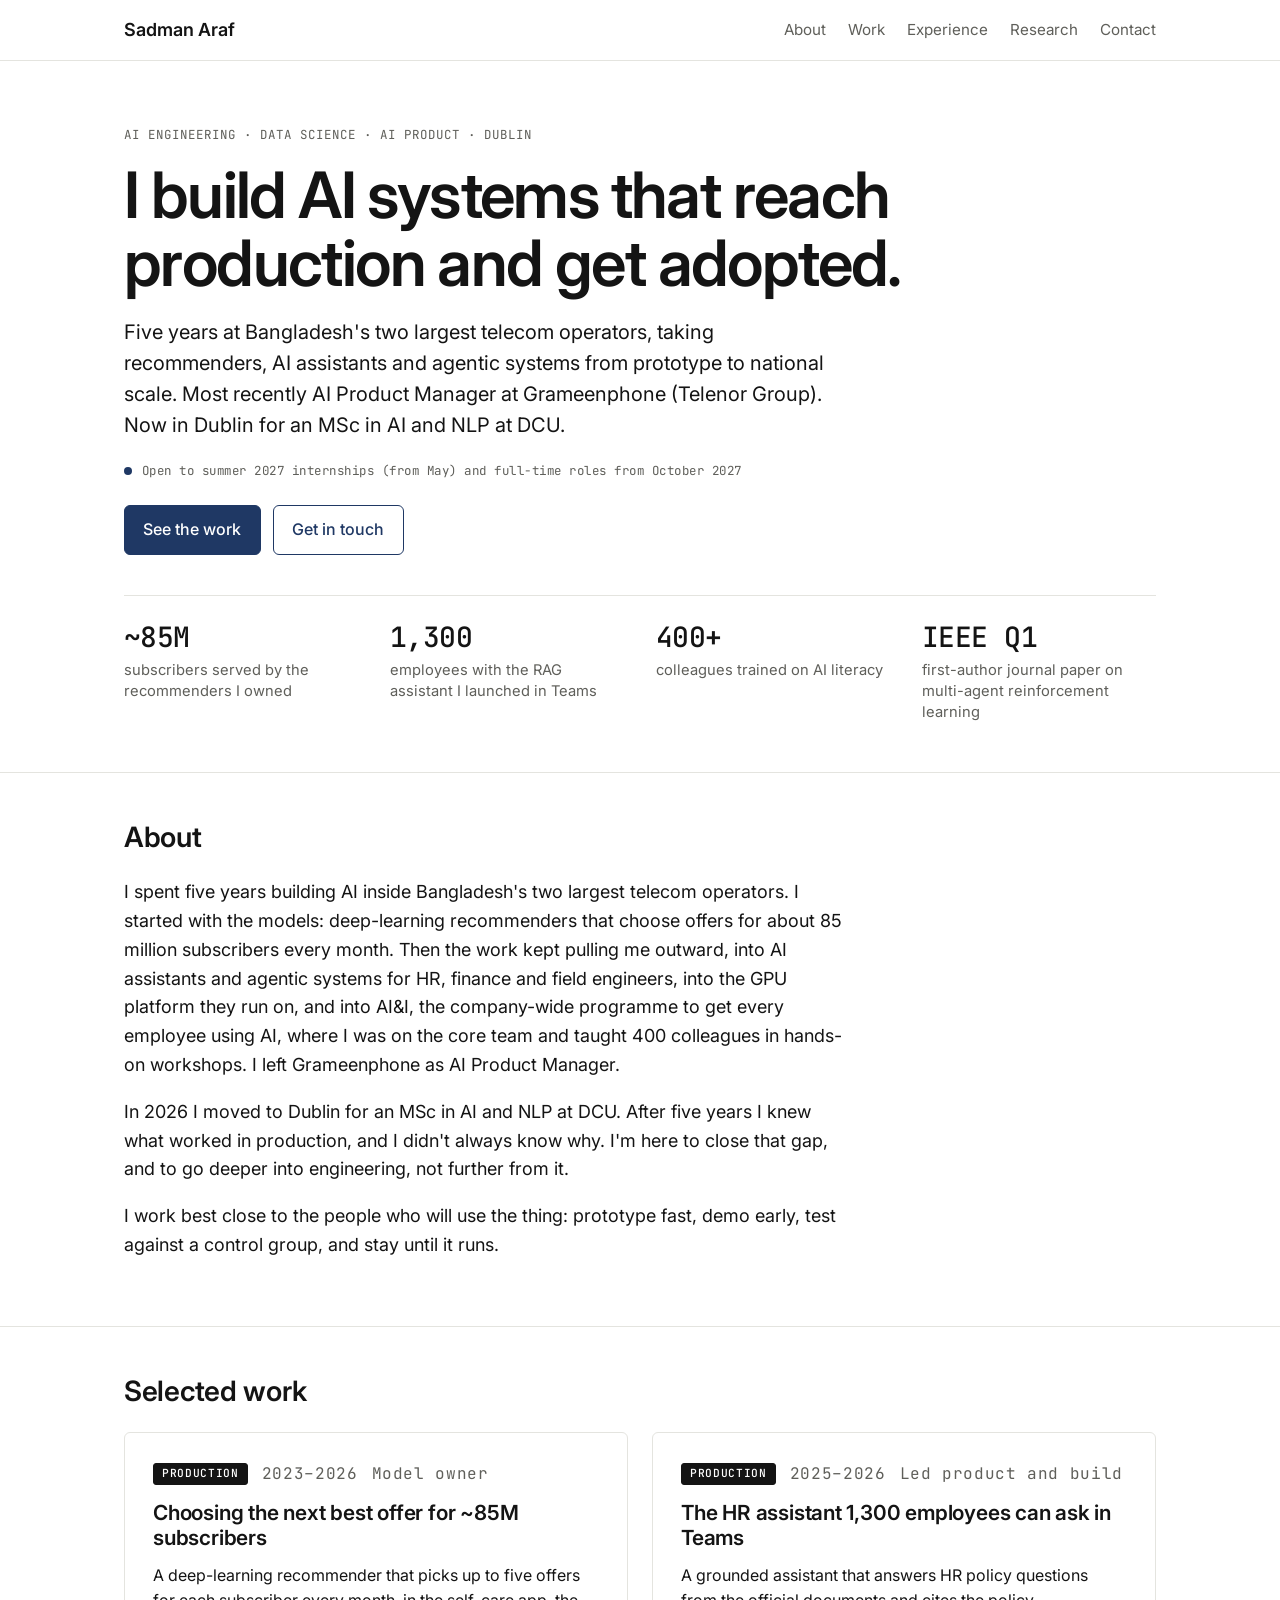
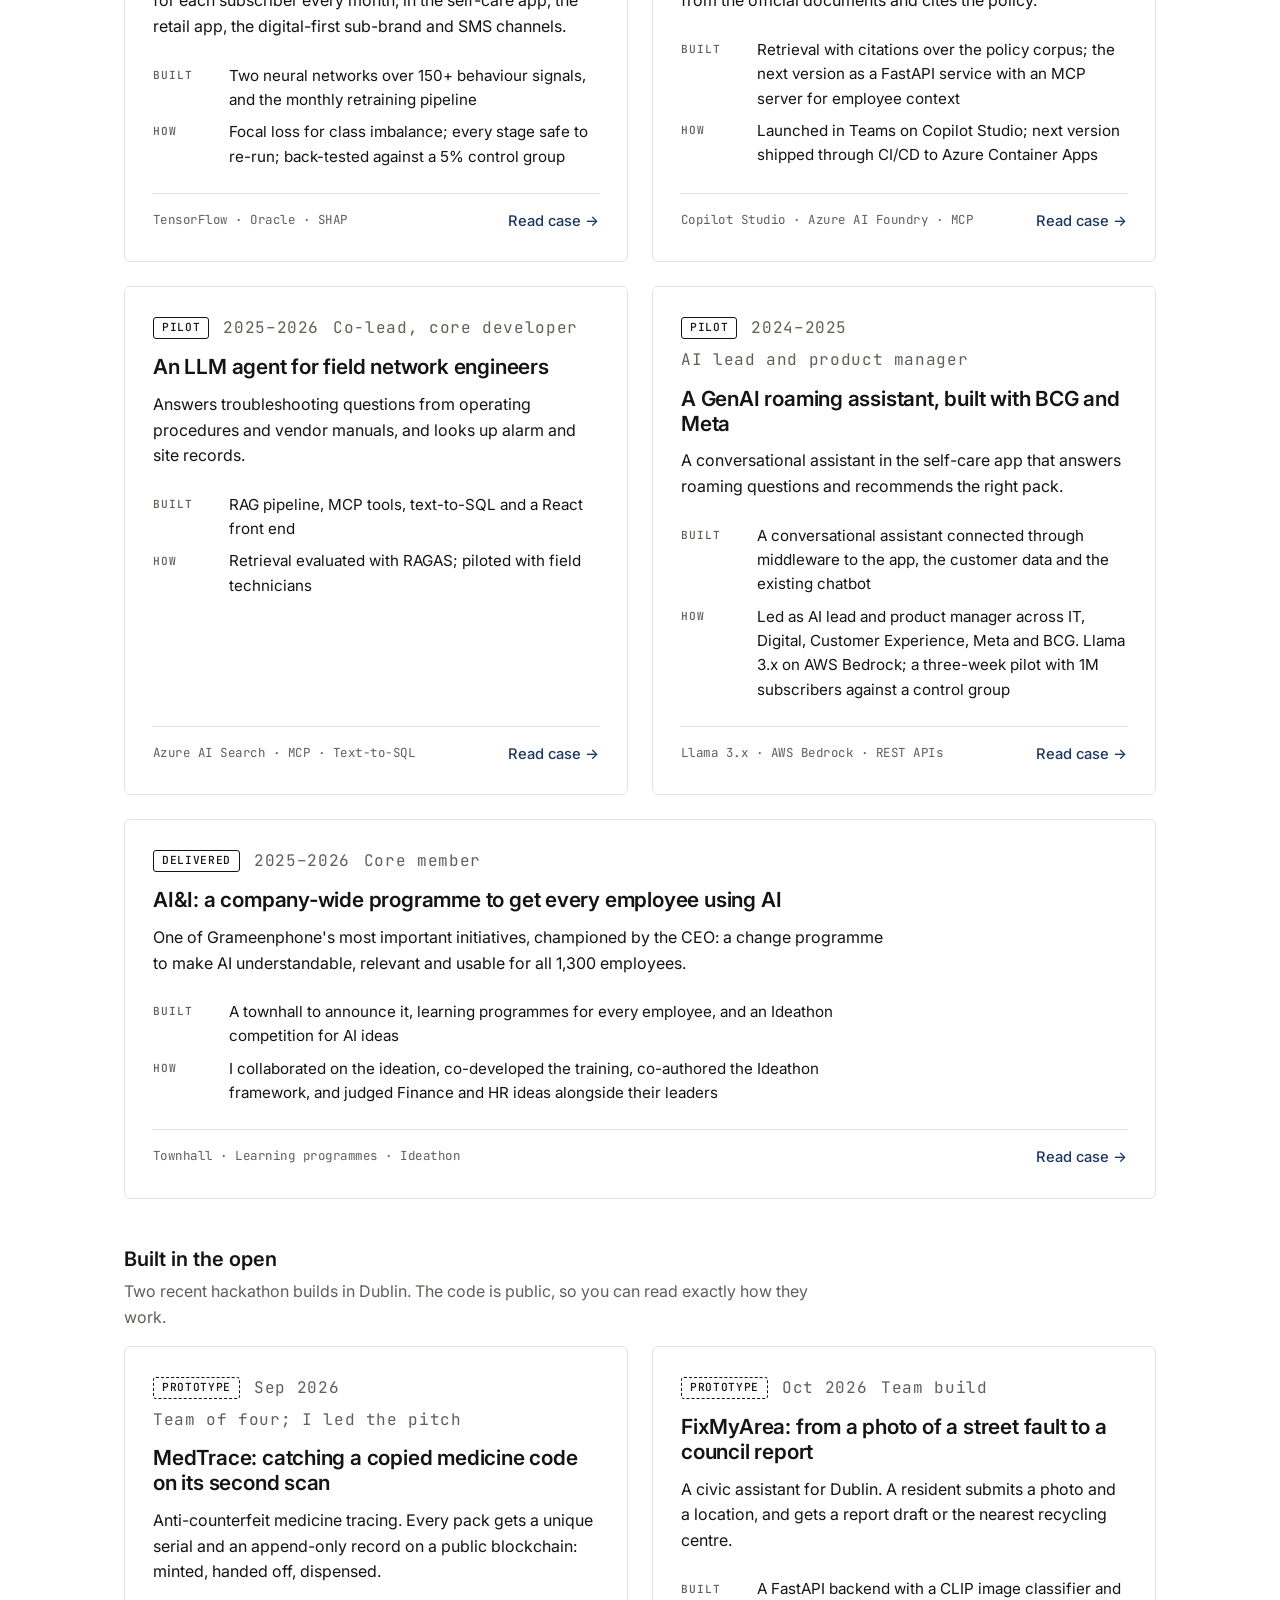
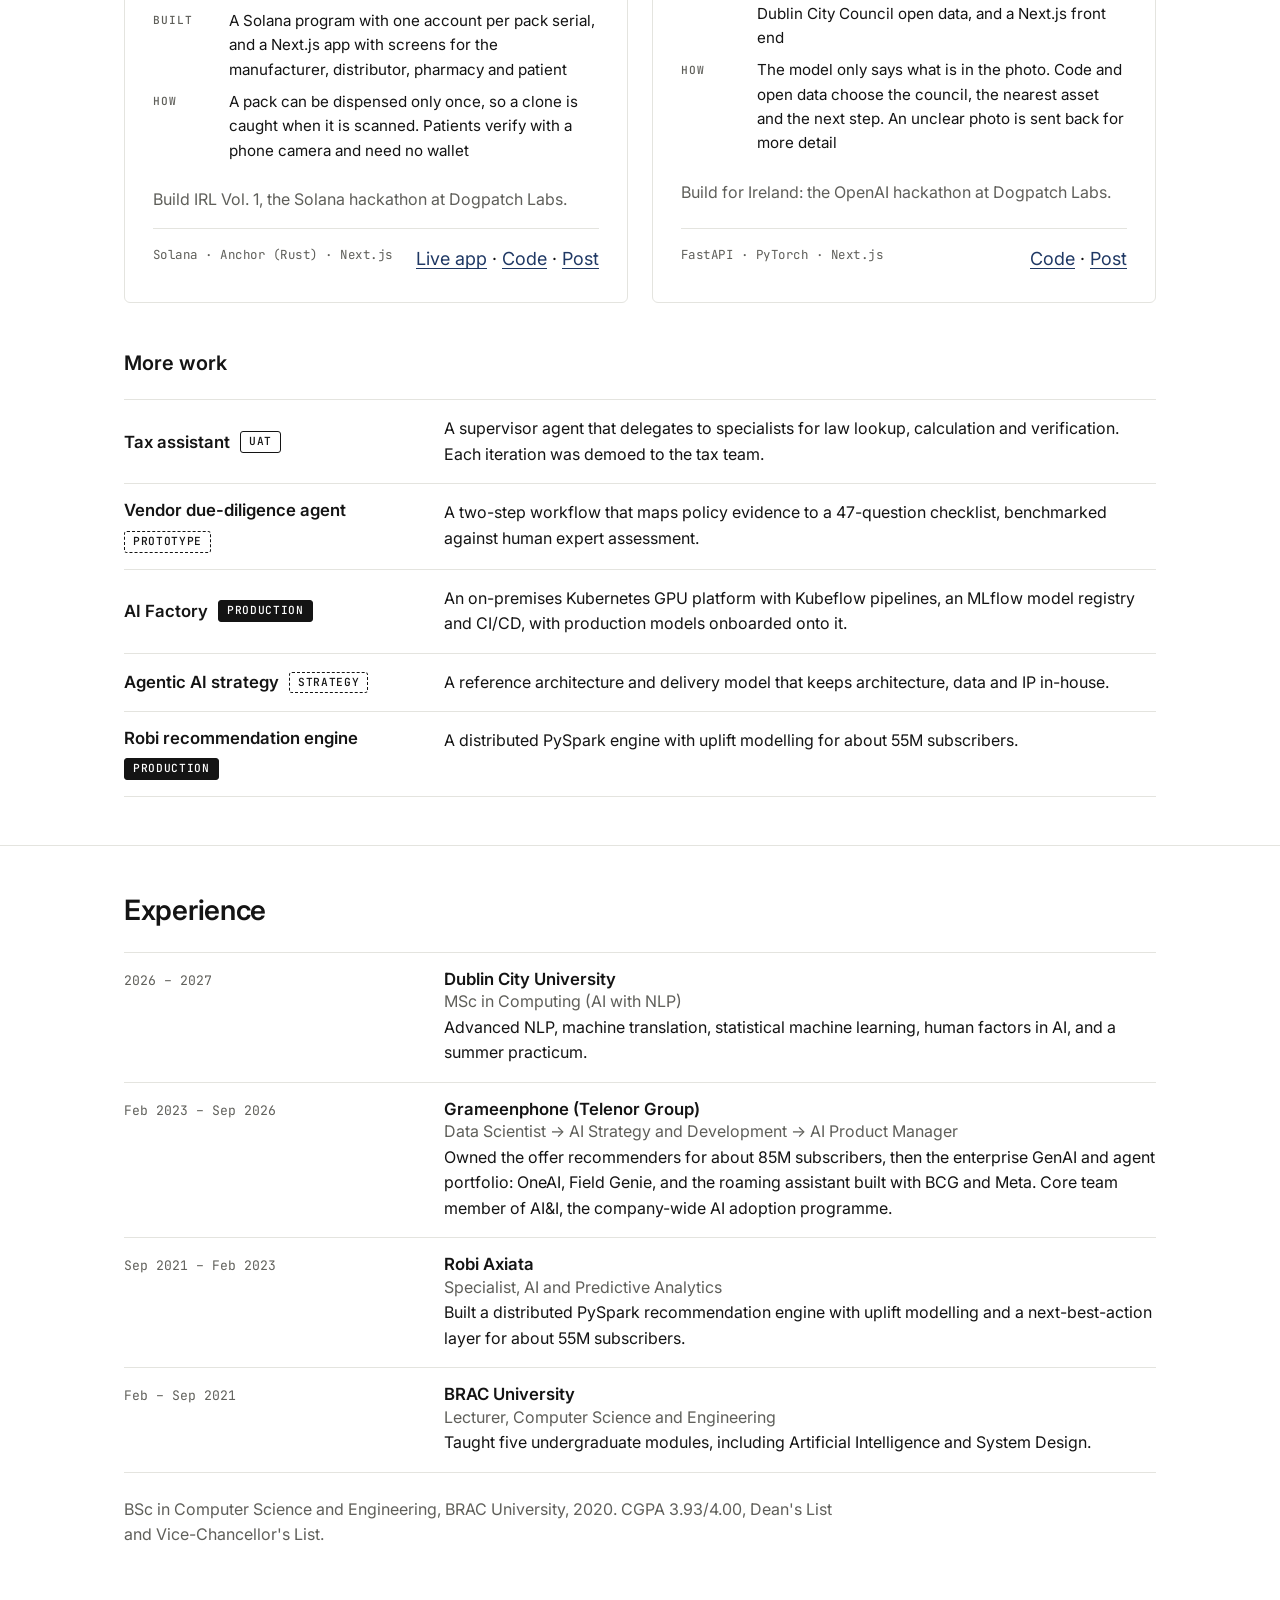
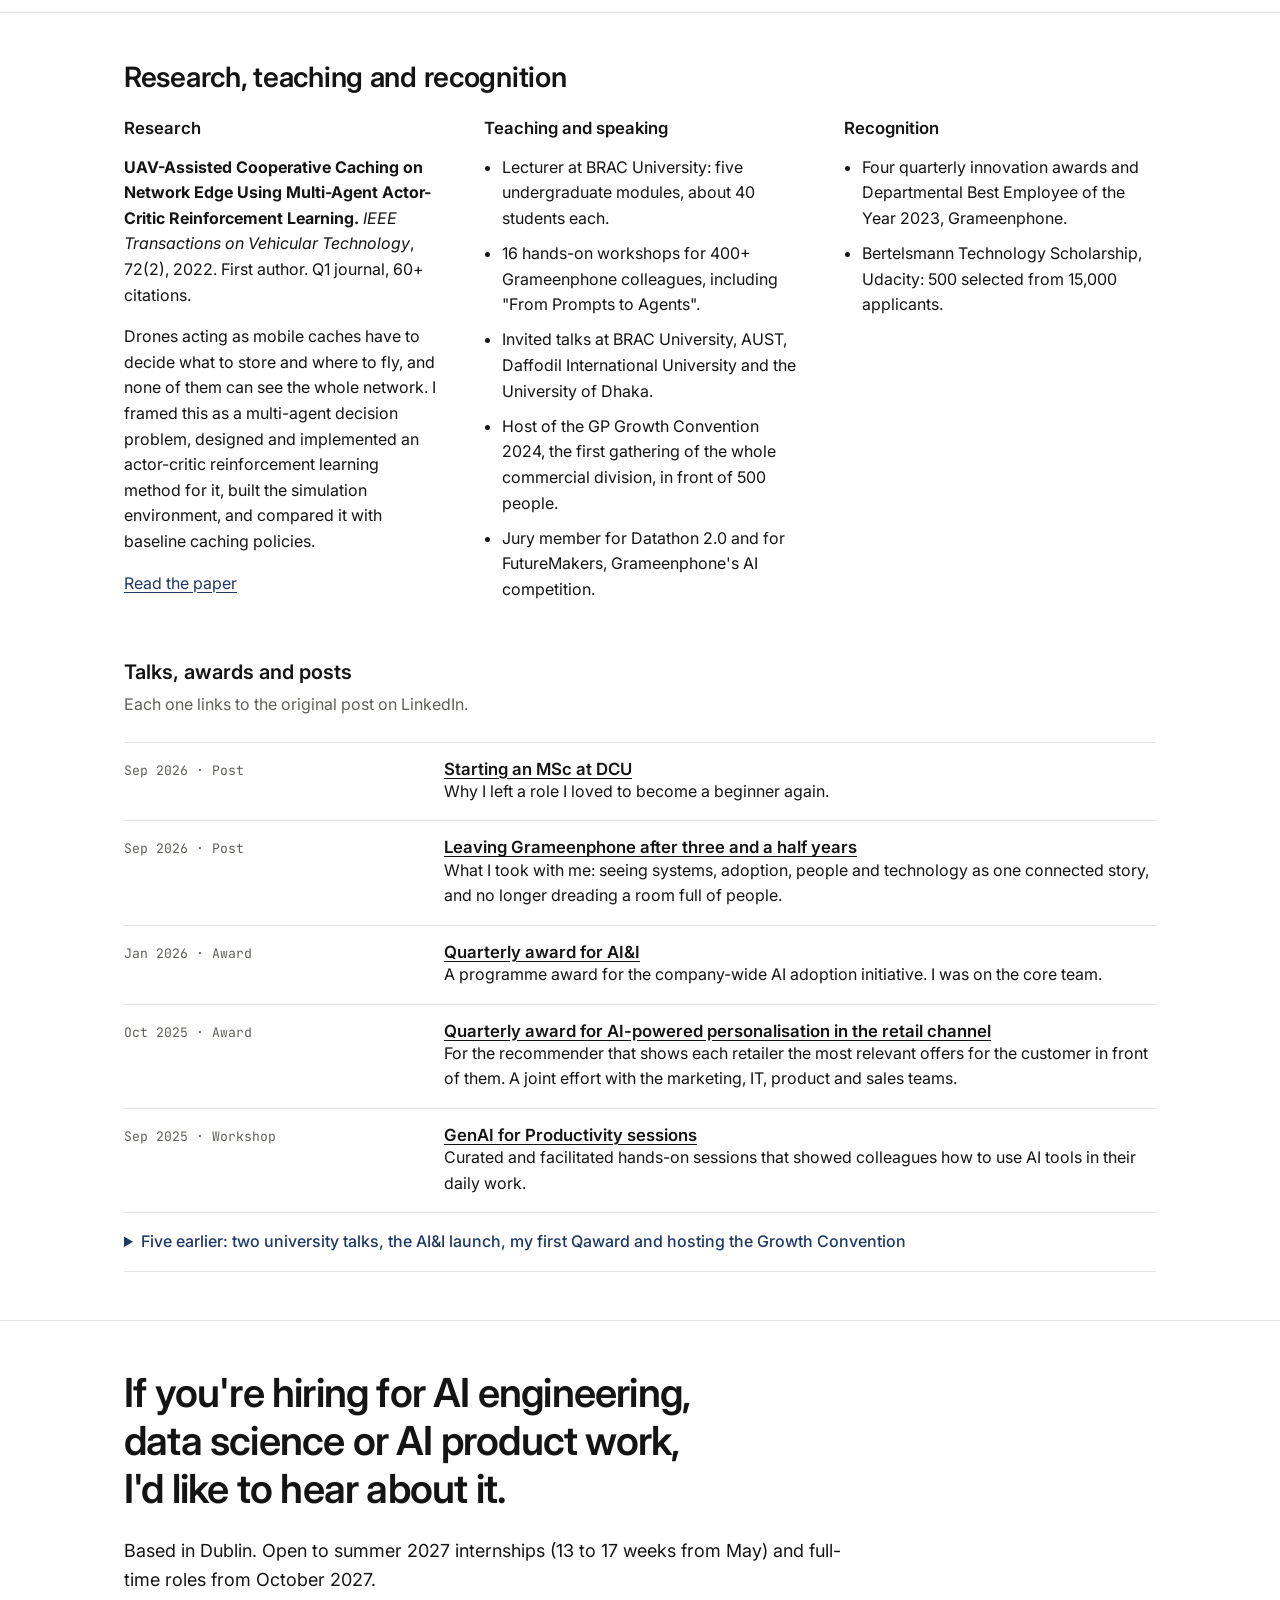
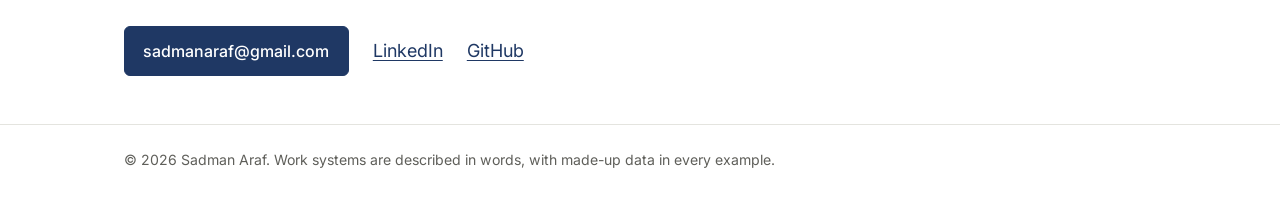
==== commit 43c0b765: "Tighten spacing, add contact button, shorten posts list Section spacing follows one three-step scale" ====
--- a/index.html
+++ b/index.html
@@ -40,6 +40,7 @@
       <p class="status">Open to summer 2027 internships (from May) and full-time roles from October 2027</p>
       <div class="actions">
         <a class="btn" href="#work">See the work</a>
+        <a class="btn ghost" href="#contact">Get in touch</a>
       </div>
       <dl class="scope">
         <div><dt>~85M</dt><dd>subscribers served by the recommenders I owned</dd></div>
@@ -53,13 +54,15 @@
   <section class="block" id="about">
     <div class="wrap">
       <h2>About</h2>
-      <!-- Portrait: add assets/portrait.jpg, then uncomment.
-      <img src="assets/portrait.jpg" alt="Sadman Araf" width="160" height="160">
+      <div class="about-grid">
+      <!-- Portrait column: add assets/portrait.jpg, then uncomment the next line.
+      <img class="portrait" src="assets/portrait.jpg" alt="Portrait of Sadman Araf" width="240" height="240">
       -->
       <div class="prose">
         <p>I spent five years building AI inside Bangladesh's two largest telecom operators. I started with the models: deep-learning recommenders that choose offers for about 85 million subscribers every month. Then the work kept pulling me outward, into AI assistants and agentic systems for HR, finance and field engineers, into the GPU platform they run on, and into AI&amp;I, the company-wide programme to get every employee using AI, where I was on the core team and taught 400 colleagues in hands-on workshops. I left Grameenphone as AI Product Manager.</p>
         <p>In 2026 I moved to Dublin for an MSc in AI and NLP at DCU. After five years I knew what worked in production, and I didn't always know why. I'm here to close that gap, and to go deeper into engineering, not further from it.</p>
         <p>I work best close to the people who will use the thing: prototype fast, demo early, test against a control group, and stay until it runs.</p>
+      </div>
       </div>
     </div>
   </section>
@@ -292,6 +295,10 @@
             <p>Curated and facilitated hands-on sessions that showed colleagues how to use AI tools in their daily work.</p>
           </div>
         </li>
+      </ul>
+      <details class="more">
+        <summary>Five earlier: two university talks, the AI&amp;I launch, my first Qaward and hosting the Growth Convention</summary>
+        <ul class="rows">
         <li>
           <p class="when">Sep 2025 · Talk</p>
           <div>
@@ -327,7 +334,8 @@
             <p>Hosted the first convention to bring the whole commercial division together, in front of 500 people.</p>
           </div>
         </li>
-      </ul>
+        </ul>
+      </details>
     </div>
   </section>
 
--- a/assets/styles.css
+++ b/assets/styles.css
@@ -121,16 +121,16 @@
 
 /* Hero */
 
-.hero { padding: 112px 0 96px; }
+.hero { padding: 64px 0 48px; }
 .hero h1 {
-  max-width: 18ch;
-  margin: 20px 0 28px;
+  max-width: 22ch;
+  margin: 16px 0 20px;
   font-size: clamp(2.5rem, 6vw, 4rem);
   line-height: 1.06;
   letter-spacing: -0.025em;
 }
 .lede { max-width: 44rem; font-size: 1.25rem; line-height: 1.55; }
-.status { margin: 28px 0 0; }
+.status { margin: 20px 0 0; }
 .status::before {
   content: "";
   display: inline-block;
@@ -140,14 +140,14 @@
   border-radius: 50%;
   background: var(--accent);
 }
-.actions { display: flex; flex-wrap: wrap; gap: 12px; margin-top: 32px; }
+.actions { display: flex; flex-wrap: wrap; gap: 12px; margin-top: 24px; }
 
 .scope {
   display: grid;
   grid-template-columns: repeat(4, 1fr);
   gap: 32px;
-  margin: 72px 0 0;
-  padding-top: 32px;
+  margin: 40px 0 0;
+  padding-top: 24px;
   border-top: 1px solid var(--line);
 }
 .scope dt {
@@ -159,10 +159,24 @@
 
 /* Home sections */
 
-.block { padding: 96px 0; border-top: 1px solid var(--line); scroll-margin-top: 60px; }
-.block h2 { margin-bottom: 36px; font-size: 1.75rem; letter-spacing: -0.01em; }
-.block h3.sub { margin: 72px 0 8px; font-size: 1.25rem; }
+.block { padding: 48px 0; border-top: 1px solid var(--line); scroll-margin-top: 60px; }
+.block h2 { margin-bottom: 24px; font-size: 1.75rem; letter-spacing: -0.01em; }
+.block h3.sub { margin: 48px 0 8px; font-size: 1.25rem; }
 .note { max-width: 720px; color: var(--muted); font-size: 1rem; }
+
+.about-grid { display: grid; gap: 40px; }
+.about-grid:has(.portrait) { grid-template-columns: 240px minmax(0, 720px); align-items: start; }
+.portrait { width: 240px; height: 240px; border-radius: 6px; object-fit: cover; }
+
+.more summary {
+  padding: 16px 0;
+  border-bottom: 1px solid var(--line);
+  color: var(--accent);
+  font-size: 1rem;
+  font-weight: 500;
+  cursor: pointer;
+}
+.more .rows { margin-top: 0; border-top: 0; }
 
 .cards { display: grid; grid-template-columns: repeat(2, 1fr); gap: 24px; }
 .card {
@@ -199,7 +213,7 @@
 .card-foot .go { position: relative; color: var(--accent); font-size: 0.92rem; font-weight: 500; }
 
 .rows { margin: 24px 0 0; padding: 0; list-style: none; border-top: 1px solid var(--line); }
-.rows li { display: grid; grid-template-columns: 18rem 1fr; gap: 8px 32px; padding: 20px 0; border-bottom: 1px solid var(--line); }
+.rows li { display: grid; grid-template-columns: 18rem 1fr; gap: 8px 32px; padding: 16px 0; border-bottom: 1px solid var(--line); }
 .rows h3, .rows h4 { display: flex; flex-wrap: wrap; align-items: center; gap: 10px; font-size: 1.05rem; }
 .rows p { margin: 0; font-size: 1rem; }
 .rows h4 a { color: var(--text); }
@@ -215,19 +229,19 @@
 .contact h2 { max-width: 22ch; font-size: clamp(1.75rem, 4vw, 2.5rem); letter-spacing: -0.02em; }
 .links { display: flex; flex-wrap: wrap; gap: 12px 24px; margin-top: 32px; align-items: center; }
 
-.site-footer { padding: 32px 0 48px; border-top: 1px solid var(--line); color: var(--muted); font-size: 0.88rem; }
+.site-footer { padding: 24px 0 32px; border-top: 1px solid var(--line); color: var(--muted); font-size: 0.88rem; }
 
 /* Case study pages */
 
-.case { padding-top: 56px; padding-bottom: 96px; }
+.case { padding-top: 40px; padding-bottom: 64px; }
 .case > * { max-width: 800px; }
-.case .back { margin-bottom: 40px; font-size: 0.95rem; }
+.case .back { margin-bottom: 28px; font-size: 0.95rem; }
 .case h1 { margin-bottom: 20px; font-size: clamp(2rem, 5vw, 3rem); line-height: 1.1; letter-spacing: -0.02em; }
-.case section { margin-top: 64px; }
+.case section { margin-top: 44px; }
 .case h2 { margin-bottom: 18px; font-size: 1.4rem; }
 .hint { color: var(--muted); font-size: 1rem; }
 
-.glance { display: grid; grid-template-columns: 7rem 1fr; gap: 10px 24px; margin: 40px 0 0; padding: 24px 0; border-block: 1px solid var(--line); font-size: 1rem; }
+.glance { display: grid; grid-template-columns: 7rem 1fr; gap: 10px 24px; margin: 28px 0 0; padding: 20px 0; border-block: 1px solid var(--line); font-size: 1rem; }
 .glance dt { padding-top: 0.25rem; color: var(--muted); font: 500 0.7rem/1.6 var(--mono); letter-spacing: 0.08em; text-transform: uppercase; }
 .glance dd { margin: 0; }
 
@@ -237,7 +251,7 @@
   display: grid;
   grid-template-columns: 9.5rem 1fr;
   gap: 0 24px;
-  padding: 18px 0;
+  padding: 14px 0;
   border-bottom: 1px solid var(--line);
 }
 .steps .name { padding-top: 0.3rem; color: var(--muted); font: 500 0.76rem/1.6 var(--mono); letter-spacing: 0.06em; text-transform: uppercase; }
@@ -251,12 +265,12 @@
 .decisions { margin: 0; padding-left: 1.4rem; }
 .decisions li { margin-bottom: 1rem; padding-left: 0.3rem; }
 
-.hood { margin-top: 64px; border-block: 1px solid var(--line); }
+.hood { margin-top: 44px; border-block: 1px solid var(--line); }
 .hood summary { padding: 18px 0; font-weight: 600; cursor: pointer; }
 .hood ul { margin: 0 0 20px; padding-left: 1.2rem; font-size: 1rem; }
 .hood li { margin-bottom: 0.5rem; }
 
-.diagram { margin: 40px 0 0; }
+.diagram { margin: 32px 0 0; }
 .diagram .scroll { padding: 16px; border: 1px solid var(--line); border-radius: 6px; overflow-x: auto; }
 .diagram svg { display: block; width: 100%; min-width: 640px; height: auto; font-family: var(--mono); }
 .diagram figcaption { margin-top: 0.6rem; color: var(--muted); font: 400 0.76rem/1.5 var(--mono); }
@@ -270,7 +284,7 @@
 .d-label { fill: var(--muted); font-size: 11px; paint-order: stroke; stroke: var(--bg); stroke-width: 5px; }
 .d-zone-label { fill: var(--muted); font-size: 10.5px; letter-spacing: 0.08em; }
 
-.next { margin-top: 72px; padding-top: 28px; border-top: 1px solid var(--line); }
+.next { margin-top: 56px; padding-top: 24px; border-top: 1px solid var(--line); }
 .next a { font-weight: 500; text-decoration: none; }
 .next span { display: block; margin-bottom: 4px; color: var(--muted); font: 400 0.76rem/1.6 var(--mono); letter-spacing: 0.06em; text-transform: uppercase; }
 
@@ -280,17 +294,19 @@
   body { font-size: 1.0625rem; }
   .bar { flex-wrap: wrap; gap: 8px 16px; padding-block: 10px; }
   .bar nav { order: 3; width: 100%; flex-wrap: wrap; justify-content: space-between; gap: 4px 8px; font-size: 0.88rem; }
-  .hero { padding: 64px 0; }
+  .hero { padding: 40px 0; }
   .lede { font-size: 1.125rem; }
-  .scope { grid-template-columns: repeat(2, 1fr); gap: 28px 20px; margin-top: 56px; }
-  .block { padding: 64px 0; scroll-margin-top: 96px; }
+  .scope { grid-template-columns: repeat(2, 1fr); gap: 28px 20px; margin-top: 32px; }
+  .block { padding: 40px 0; scroll-margin-top: 96px; }
   .cards, .three { grid-template-columns: 1fr; }
+  .about-grid:has(.portrait) { grid-template-columns: 1fr; gap: 24px; }
+  .portrait { width: 160px; height: 160px; }
   .three { gap: 40px; }
   .card { padding: 22px; }
   .rows li { grid-template-columns: 1fr; }
   .glance, .steps li { grid-template-columns: 1fr; }
   .steps p { grid-column: 1; }
-  .case section { margin-top: 48px; }
+  .case section { margin-top: 36px; }
 }
 
 @media (prefers-reduced-motion: reduce) {
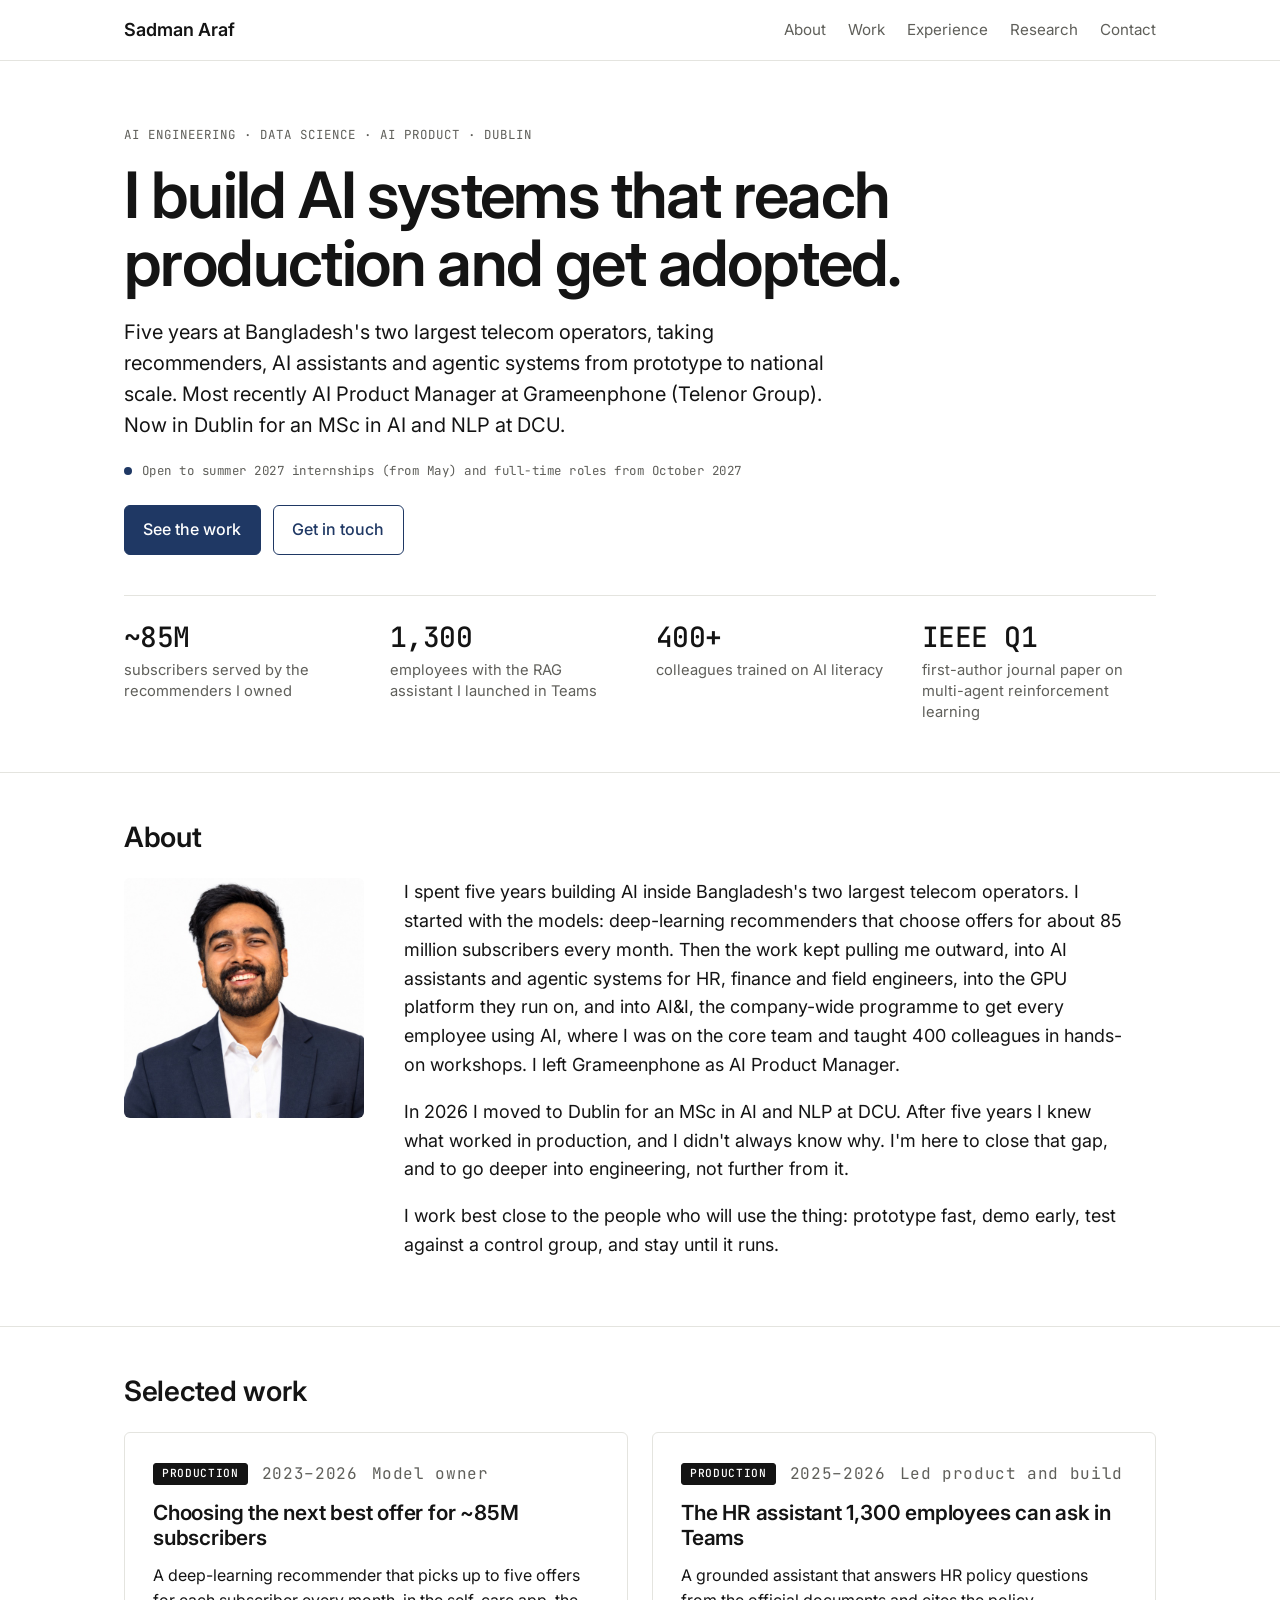
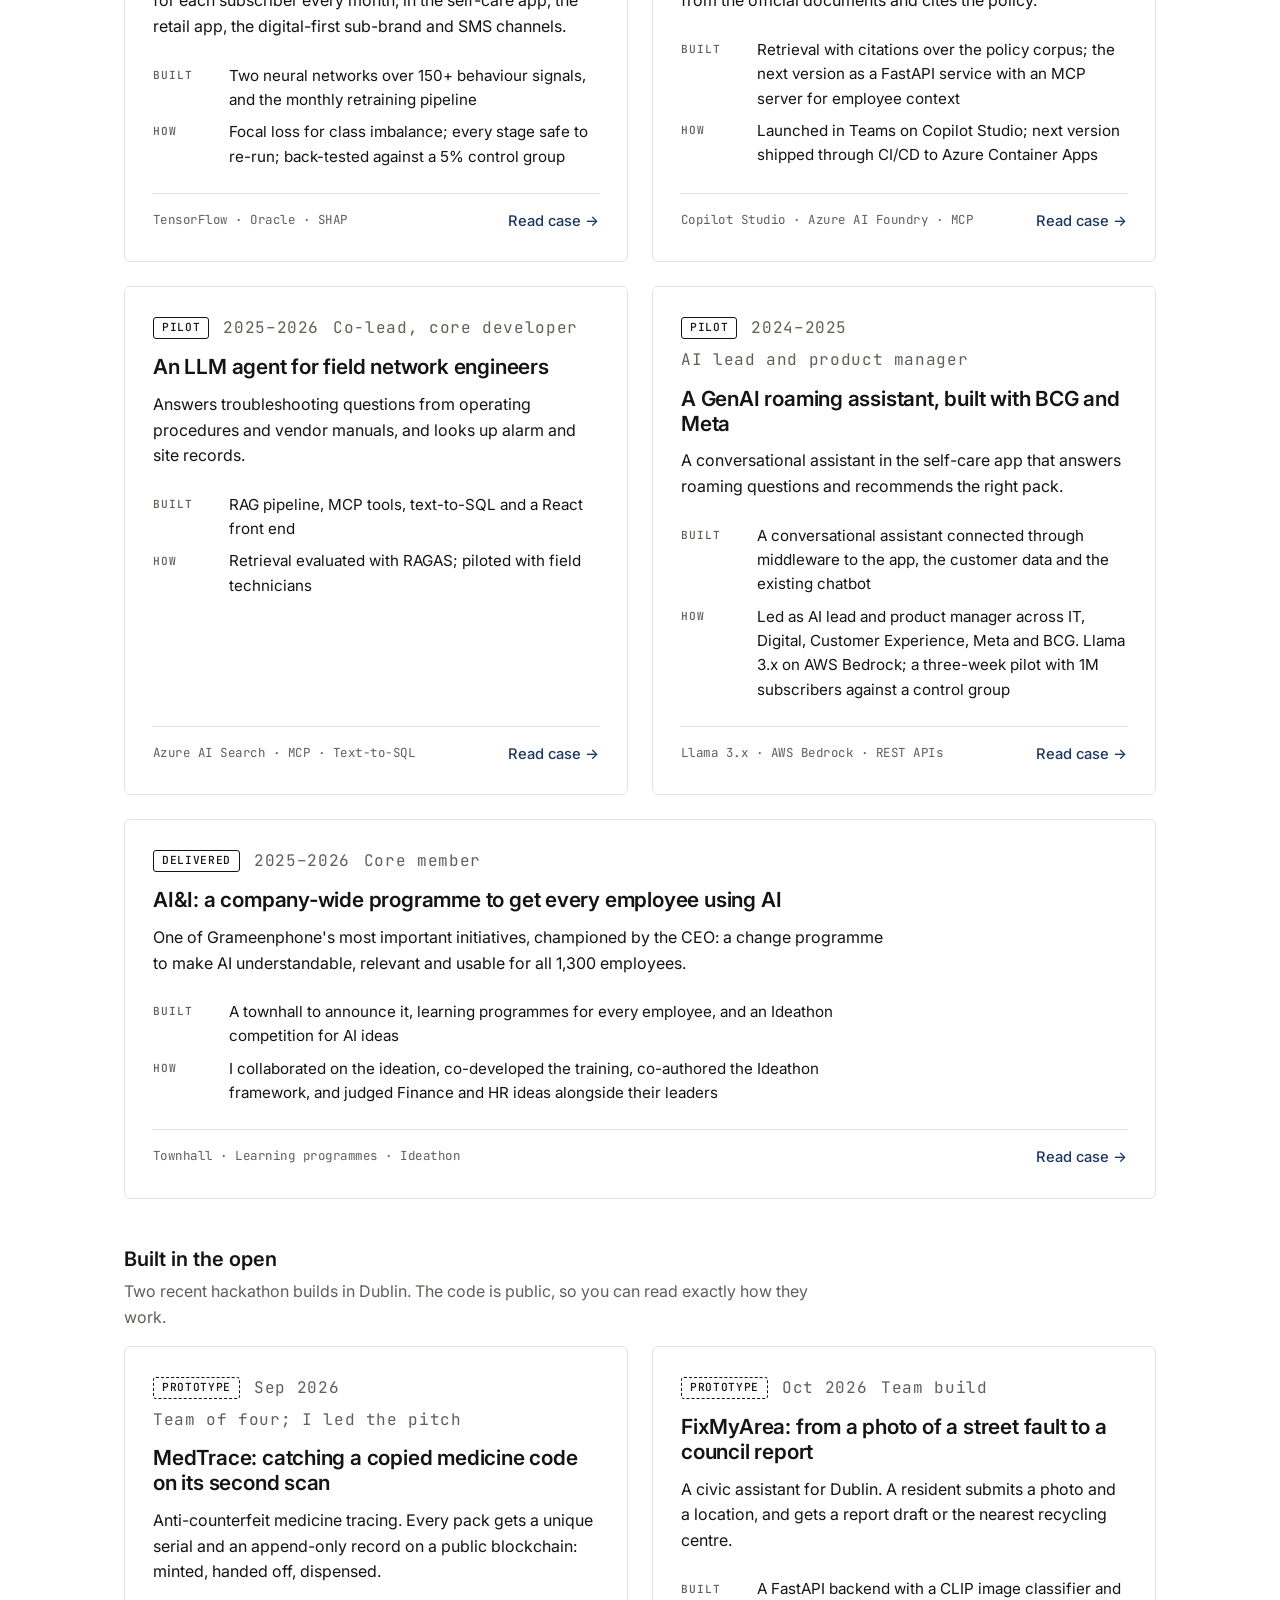
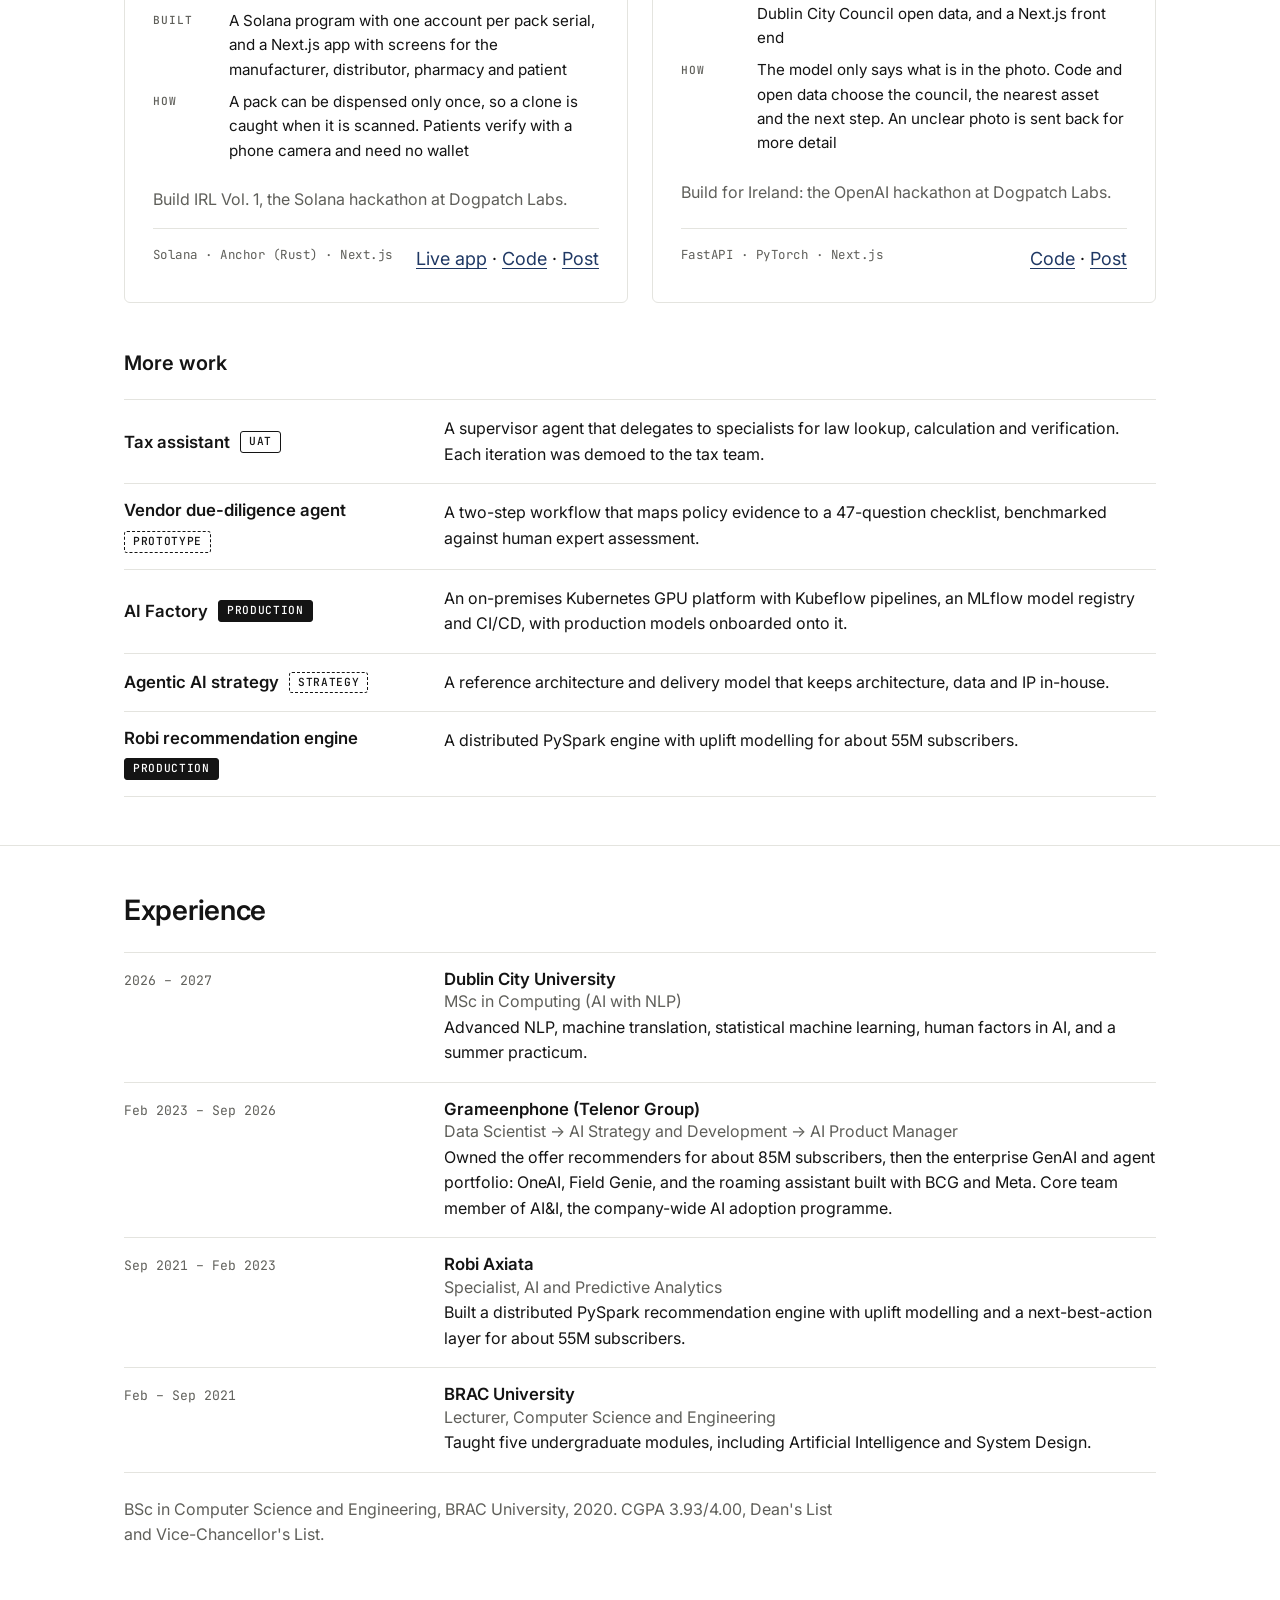
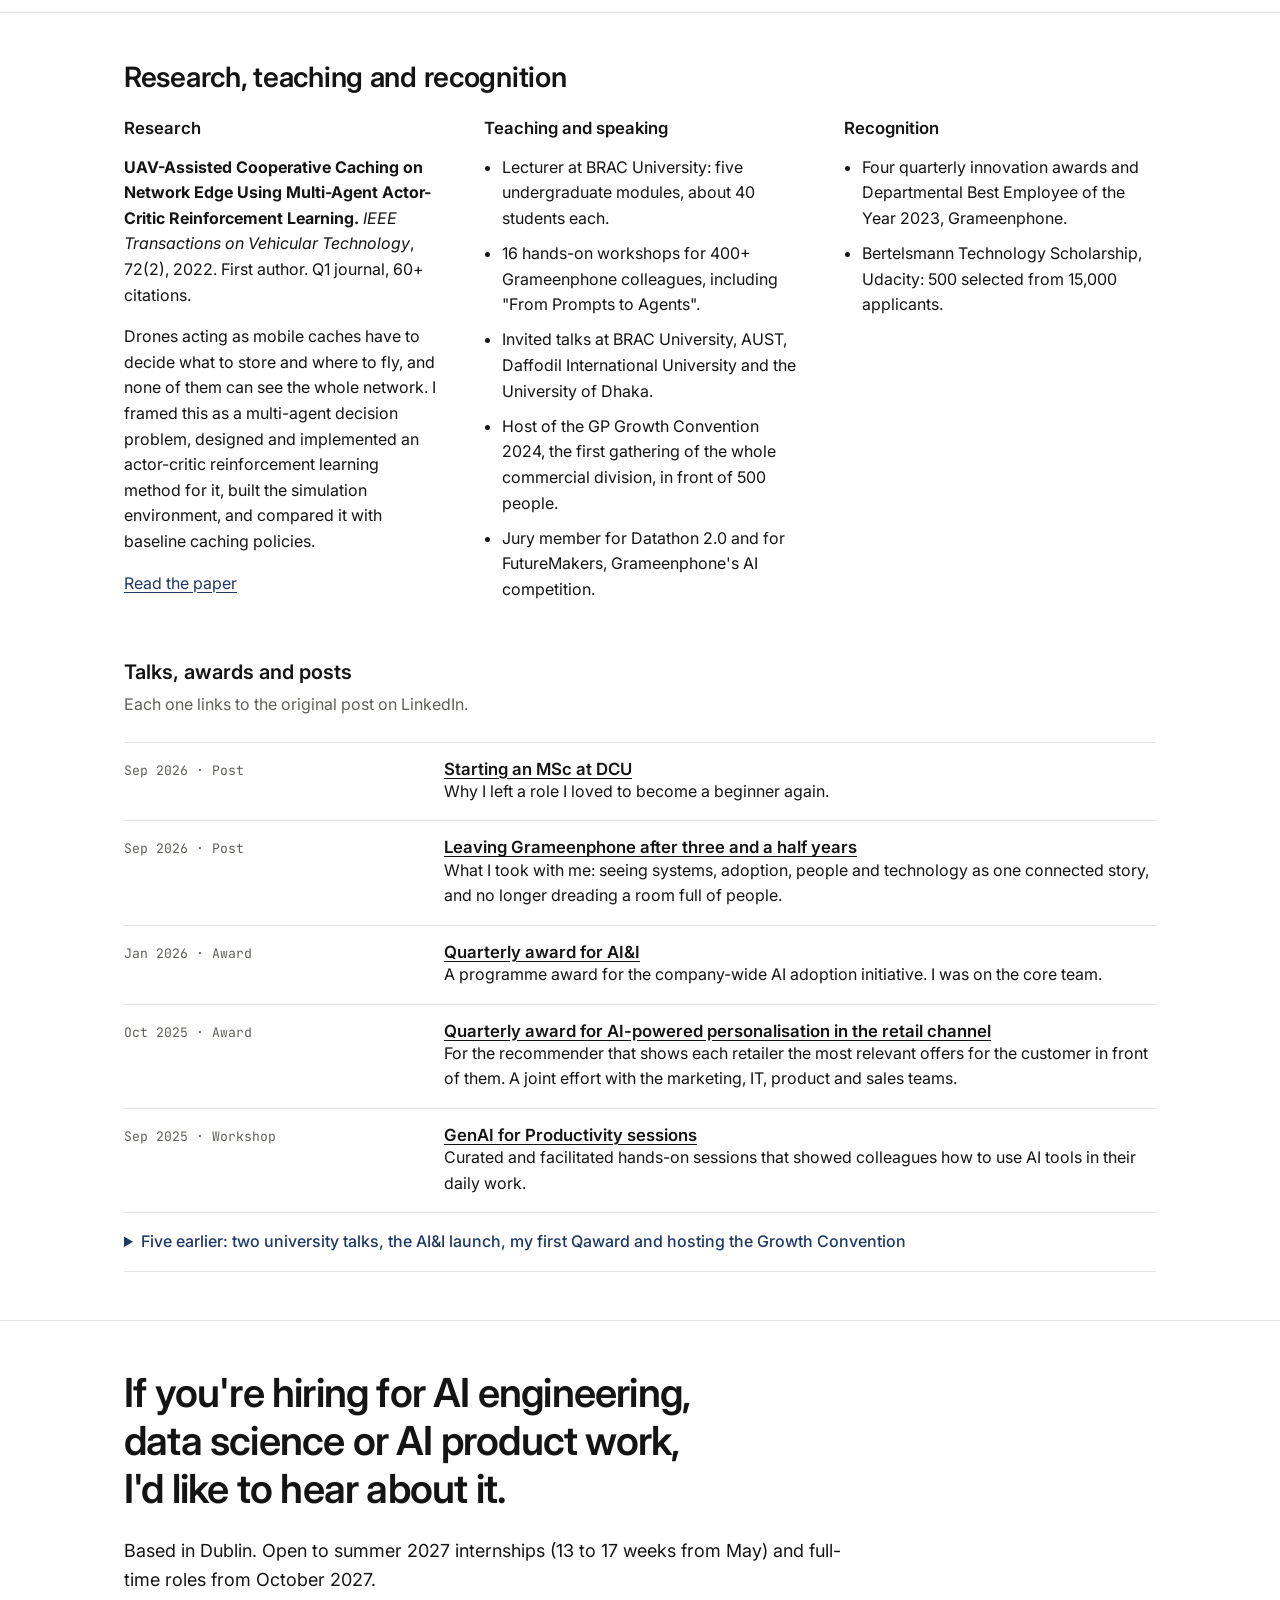
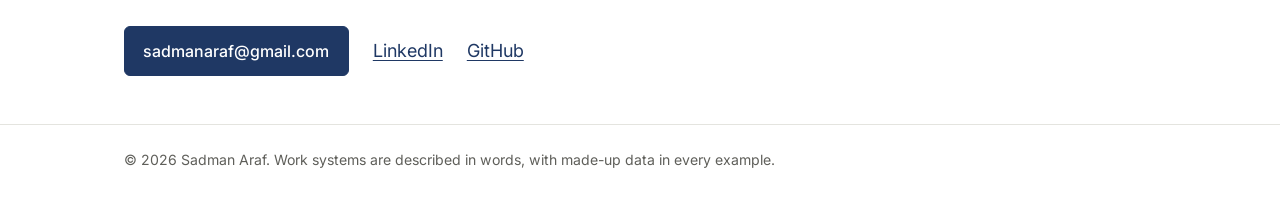
==== commit ffedd3a5: "Add portrait and two-column About section Co-Authored-By: Claude Opus 5.5 <noreply@anthropic.com>" ====
--- a/index.html
+++ b/index.html
@@ -55,9 +55,7 @@
     <div class="wrap">
       <h2>About</h2>
       <div class="about-grid">
-      <!-- Portrait column: add assets/portrait.jpg, then uncomment the next line.
       <img class="portrait" src="assets/portrait.jpg" alt="Portrait of Sadman Araf" width="240" height="240">
-      -->
       <div class="prose">
         <p>I spent five years building AI inside Bangladesh's two largest telecom operators. I started with the models: deep-learning recommenders that choose offers for about 85 million subscribers every month. Then the work kept pulling me outward, into AI assistants and agentic systems for HR, finance and field engineers, into the GPU platform they run on, and into AI&amp;I, the company-wide programme to get every employee using AI, where I was on the core team and taught 400 colleagues in hands-on workshops. I left Grameenphone as AI Product Manager.</p>
         <p>In 2026 I moved to Dublin for an MSc in AI and NLP at DCU. After five years I knew what worked in production, and I didn't always know why. I'm here to close that gap, and to go deeper into engineering, not further from it.</p>
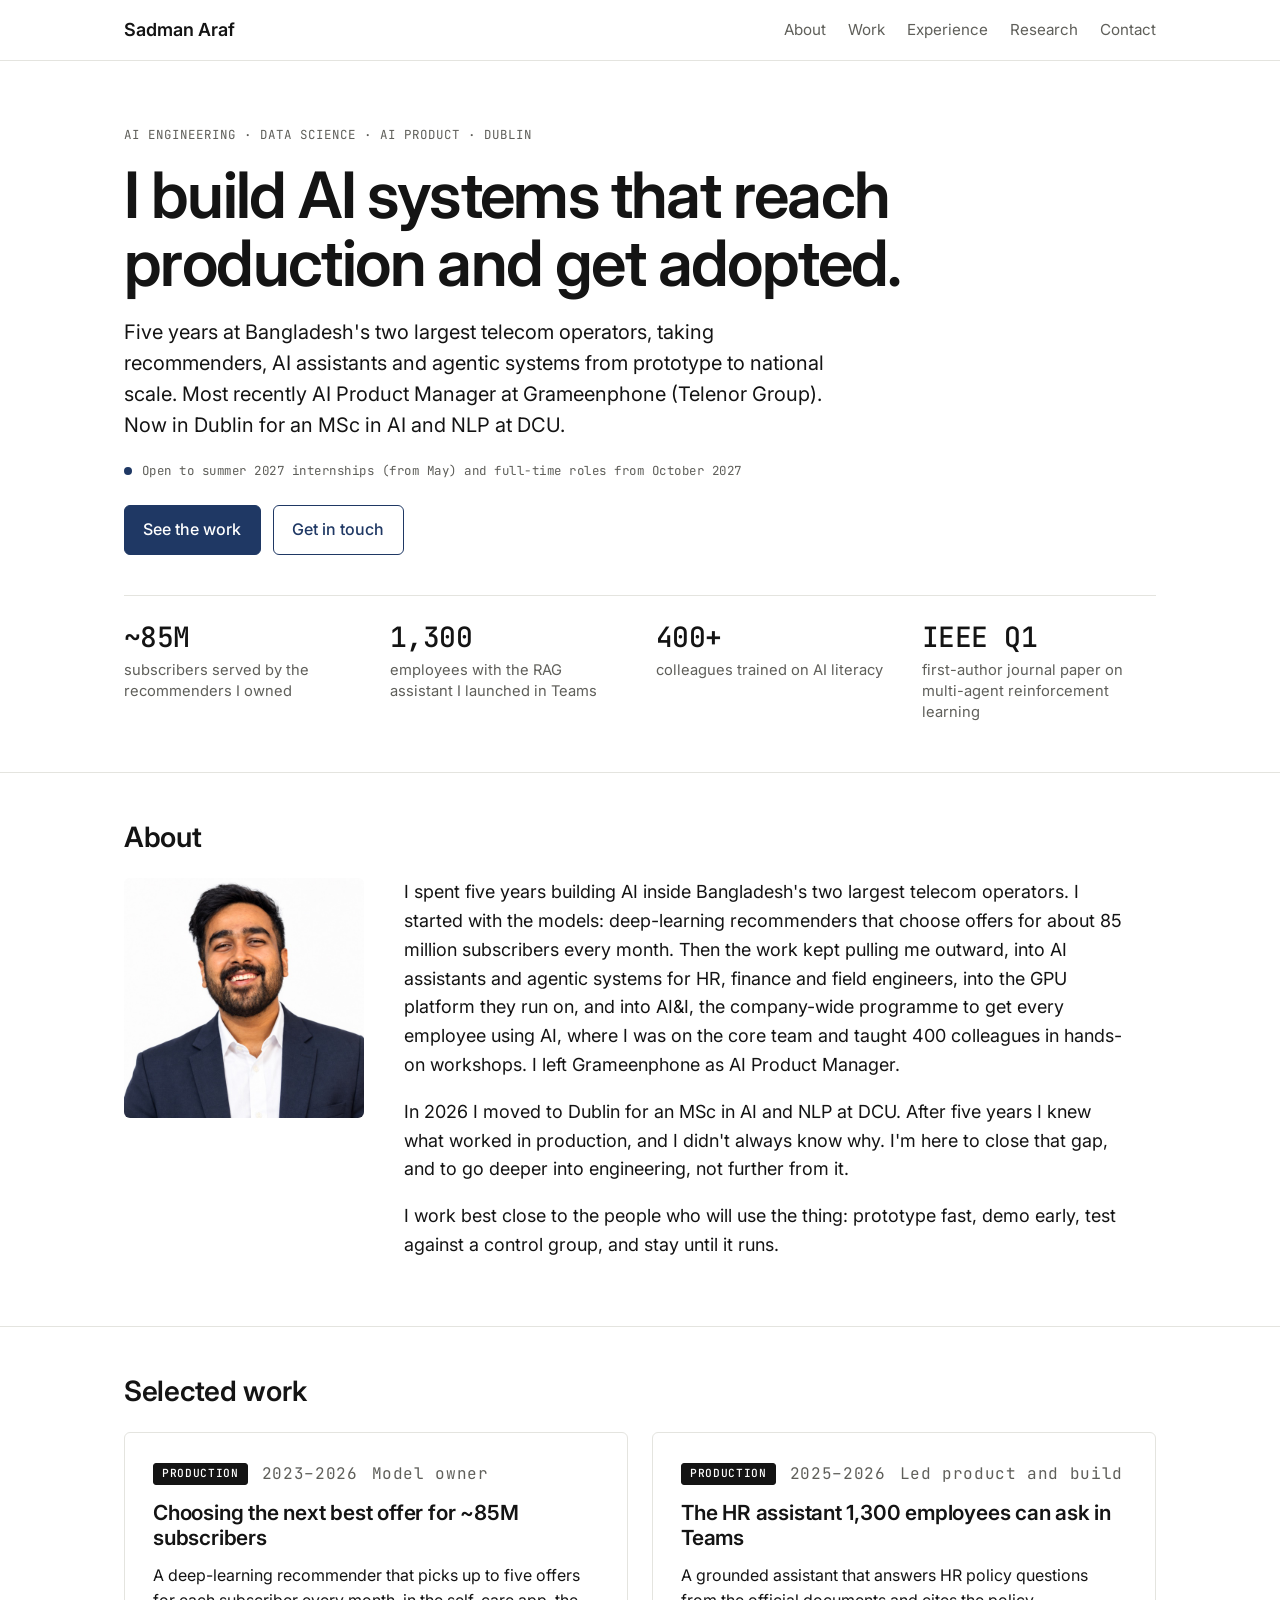
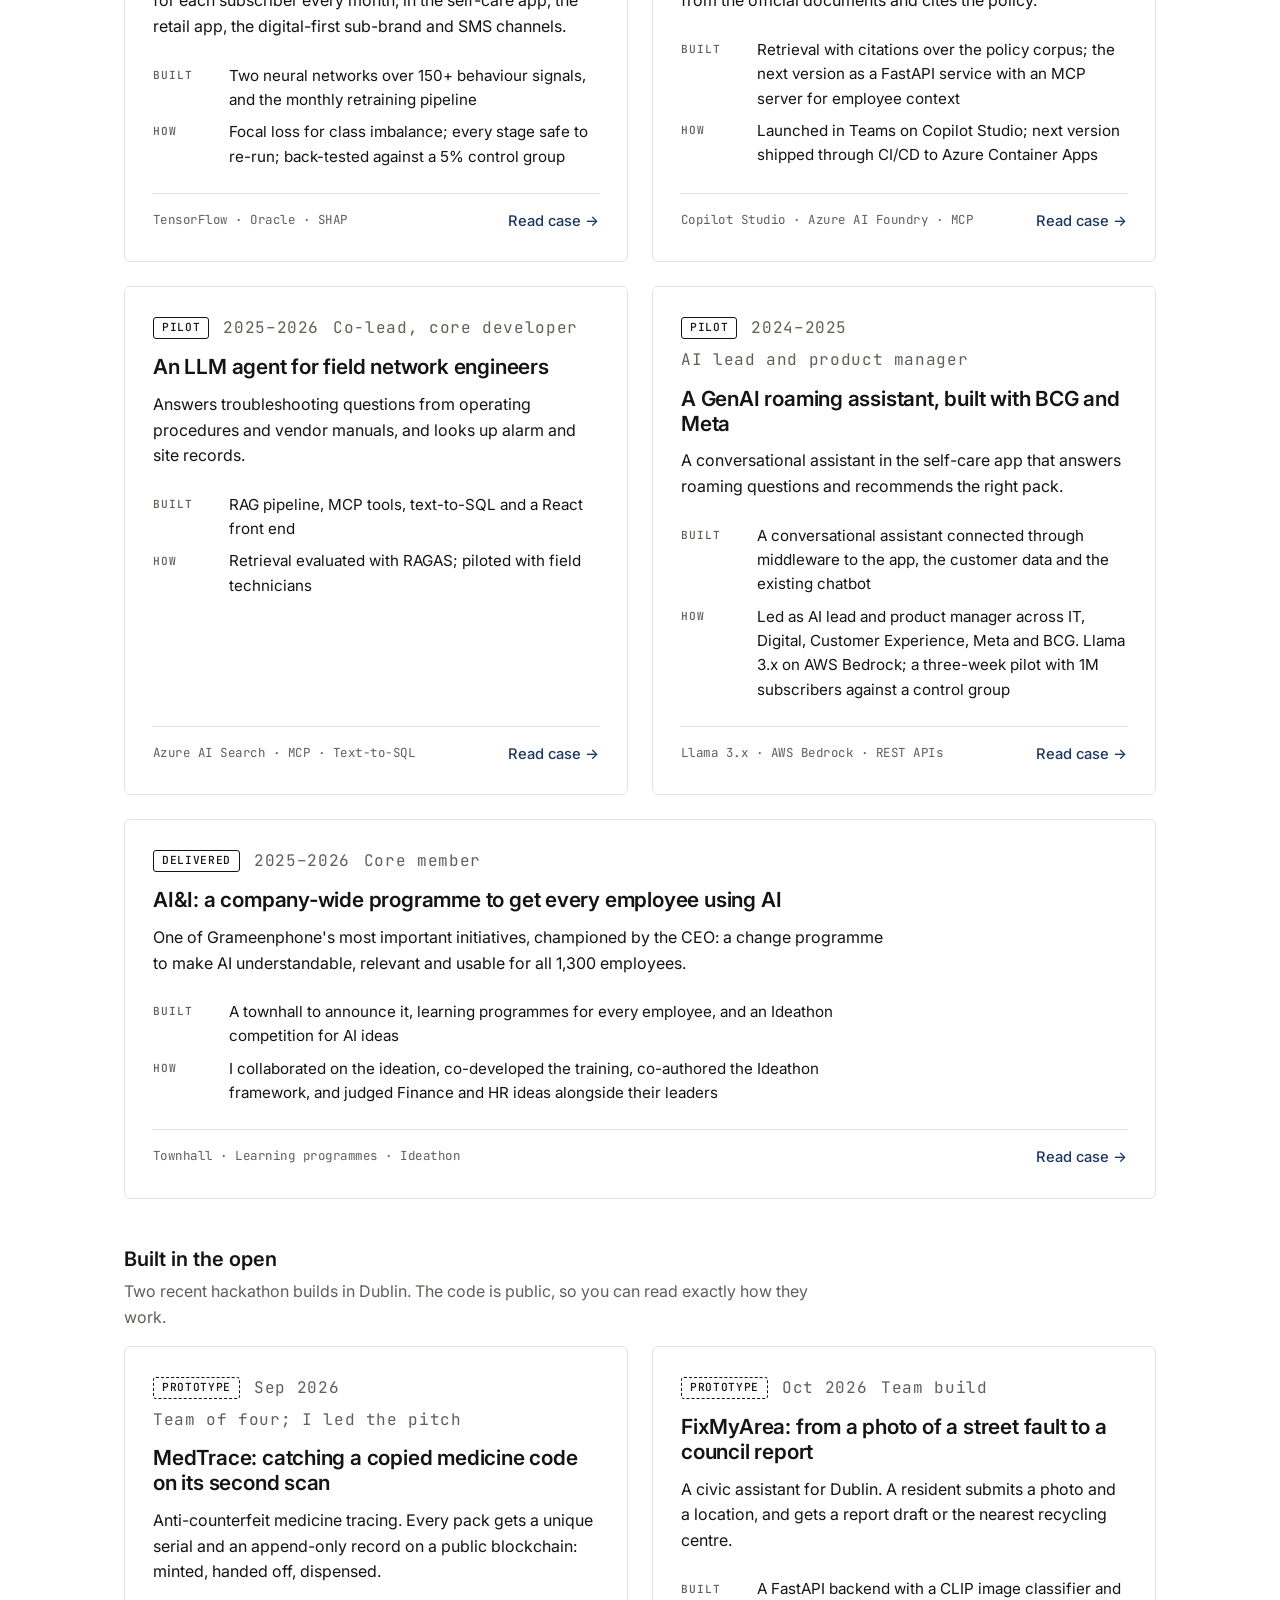
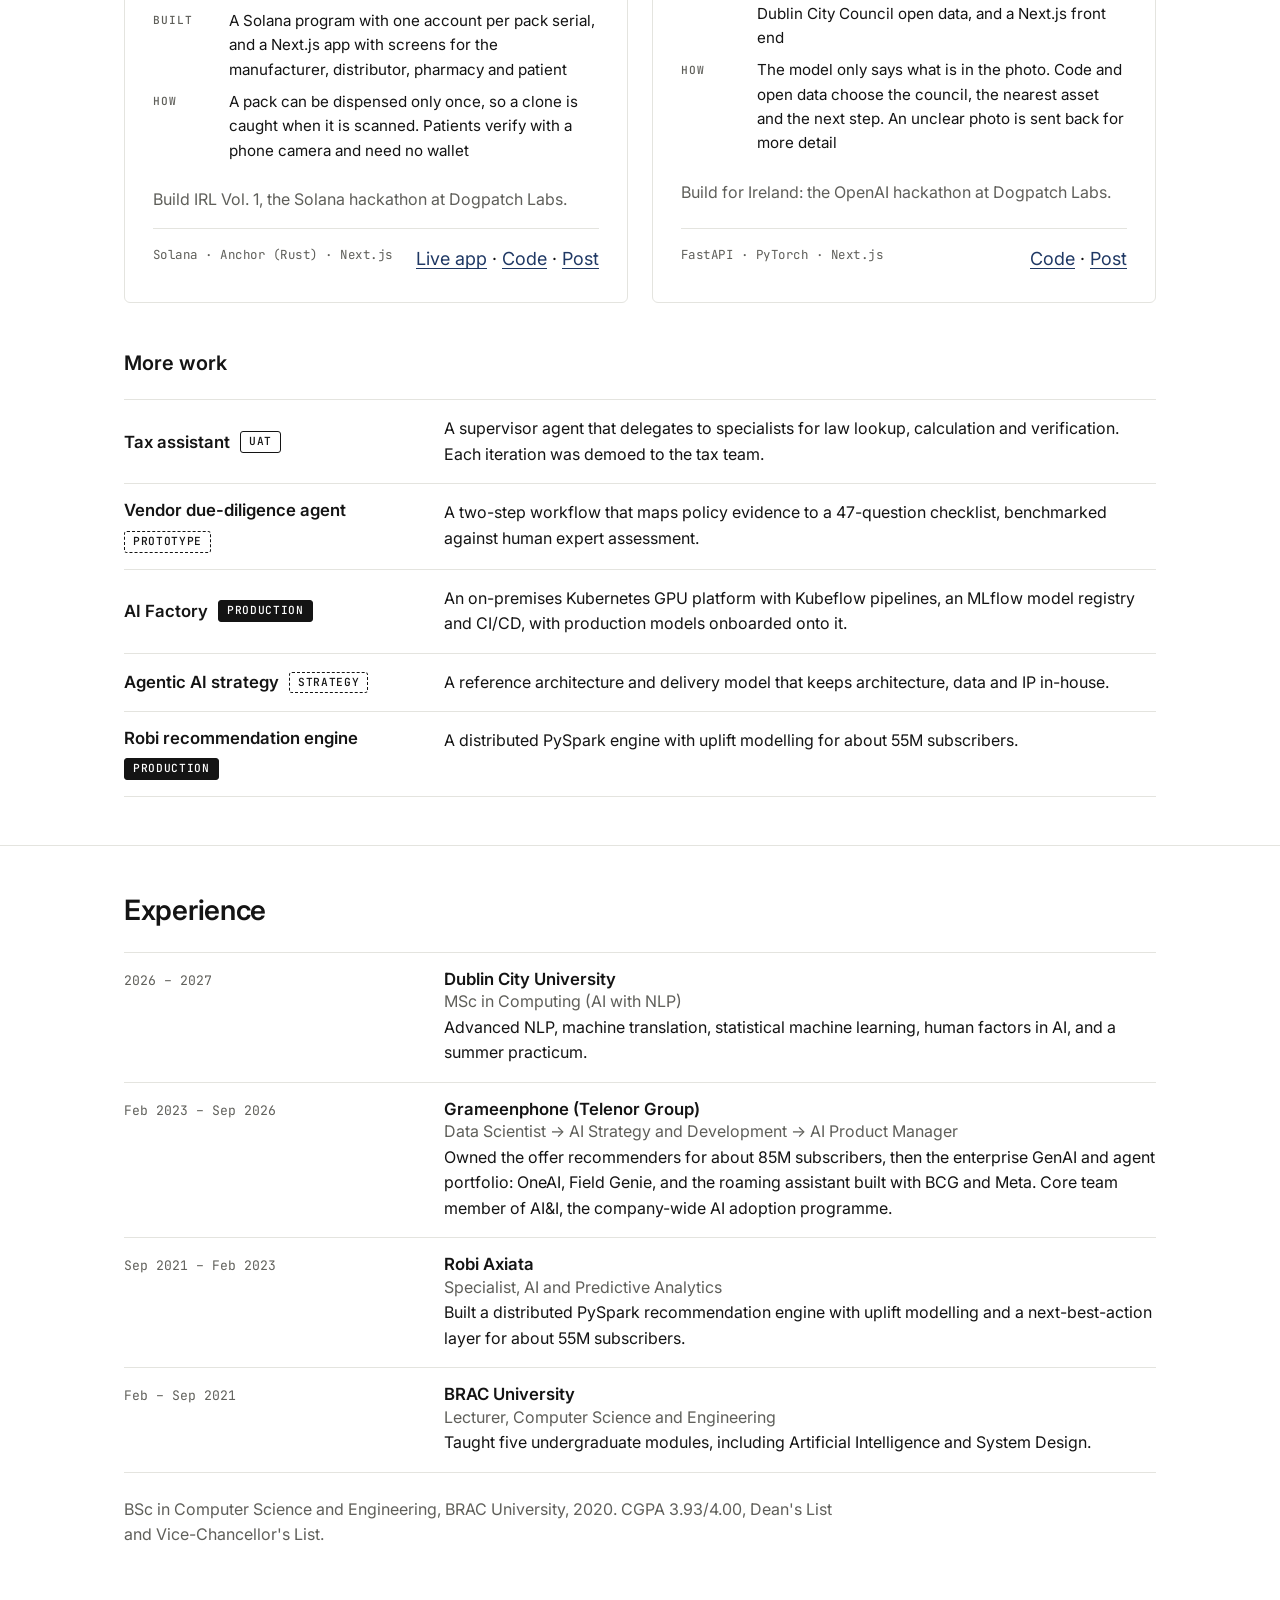
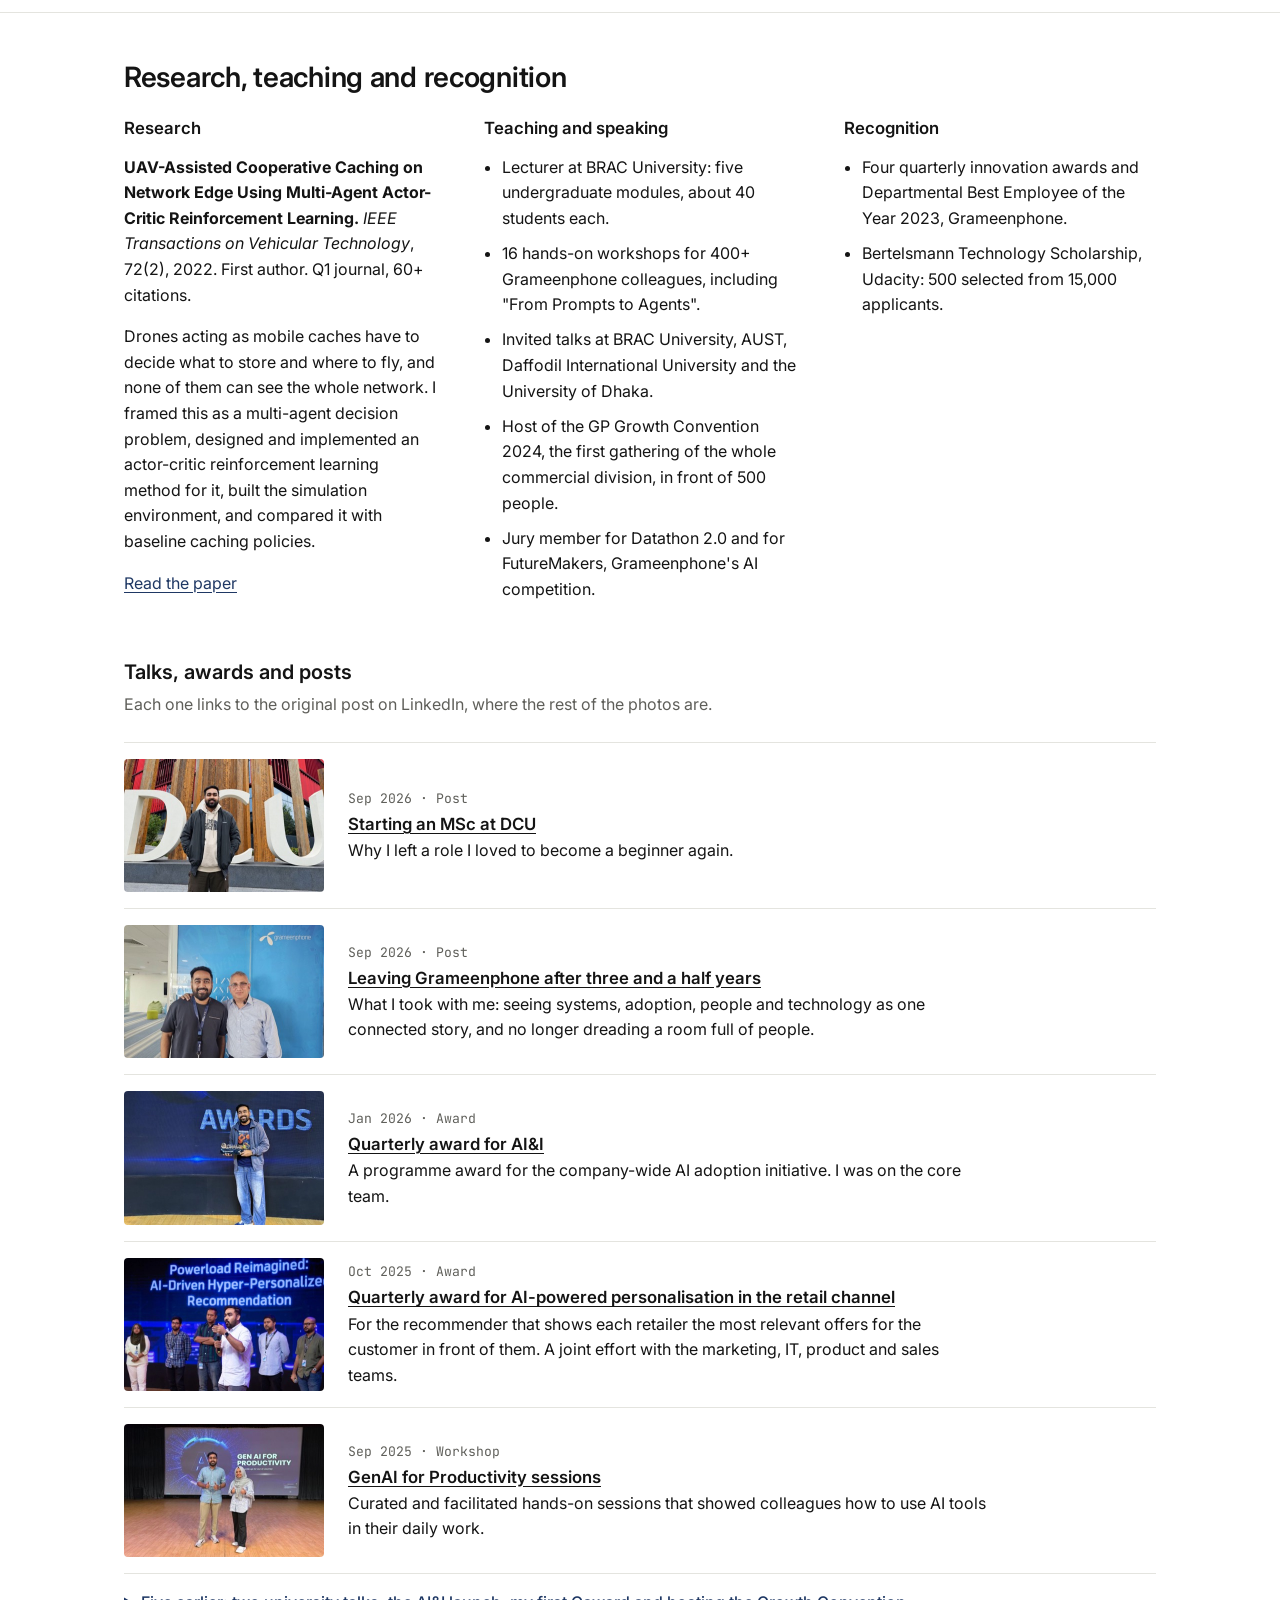
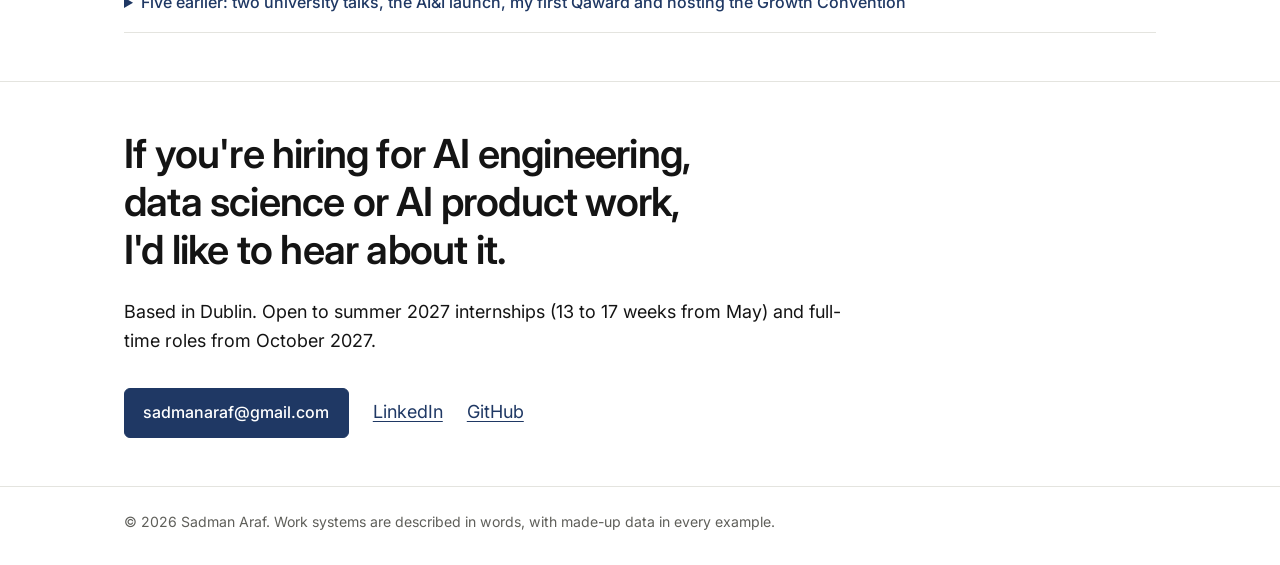
==== commit fa9c1f75: "Add lead photos to the LinkedIn post sections One photo per post in the home page talks, awards and " ====
--- a/index.html
+++ b/index.html
@@ -256,39 +256,44 @@
       </div>
 
       <h3 class="sub" id="posts">Talks, awards and posts</h3>
-      <p class="note">Each one links to the original post on LinkedIn.</p>
-      <ul class="rows">
-        <li>
-          <p class="when">Sep 2026 · Post</p>
-          <div>
+      <p class="note">Each one links to the original post on LinkedIn, where the rest of the photos are.</p>
+      <ul class="rows posts">
+        <li>
+          <img src="assets/posts/msc-dcu-sm.jpg" alt="Sadman in front of the DCU sign on campus" width="400" height="266" loading="lazy">
+          <div>
+            <p class="when">Sep 2026 · Post</p>
             <h4><a href="https://www.linkedin.com/feed/update/urn:li:activity:7504071823580405760/">Starting an MSc at DCU</a></h4>
             <p>Why I left a role I loved to become a beginner again.</p>
           </div>
         </li>
         <li>
-          <p class="when">Sep 2026 · Post</p>
-          <div>
+          <img src="assets/posts/leaving-gp-sm.jpg" alt="Sadman with a colleague in front of a Grameenphone sign" width="400" height="266" loading="lazy">
+          <div>
+            <p class="when">Sep 2026 · Post</p>
             <h4><a href="https://www.linkedin.com/feed/update/urn:li:activity:7502339051560177665/">Leaving Grameenphone after three and a half years</a></h4>
             <p>What I took with me: seeing systems, adoption, people and technology as one connected story, and no longer dreading a room full of people.</p>
           </div>
         </li>
         <li>
-          <p class="when">Jan 2026 · Award</p>
-          <div>
+          <img src="assets/posts/qaward-ai-and-i-sm.jpg" alt="Sadman holding the award trophy on the awards stage" width="400" height="266" loading="lazy">
+          <div>
+            <p class="when">Jan 2026 · Award</p>
             <h4><a href="https://www.linkedin.com/feed/update/urn:li:activity:7417045184393170944/">Quarterly award for AI&amp;I</a></h4>
             <p>A programme award for the company-wide AI adoption initiative. I was on the core team.</p>
           </div>
         </li>
         <li>
-          <p class="when">Oct 2025 · Award</p>
-          <div>
+          <img src="assets/posts/qaward-retail-sm.jpg" alt="Sadman presenting the retail recommender on stage, with the team behind him" width="400" height="266" loading="lazy">
+          <div>
+            <p class="when">Oct 2025 · Award</p>
             <h4><a href="https://www.linkedin.com/feed/update/urn:li:activity:7387737945052495872/">Quarterly award for AI-powered personalisation in the retail channel</a></h4>
             <p>For the recommender that shows each retailer the most relevant offers for the customer in front of them. A joint effort with the marketing, IT, product and sales teams.</p>
           </div>
         </li>
         <li>
-          <p class="when">Sep 2025 · Workshop</p>
-          <div>
+          <img src="assets/posts/genai-sessions-sm.jpg" alt="Sadman and a co-facilitator on stage in front of a slide reading Gen AI for Productivity" width="400" height="266" loading="lazy">
+          <div>
+            <p class="when">Sep 2025 · Workshop</p>
             <h4><a href="https://www.linkedin.com/feed/update/urn:li:activity:7374791306671226881/">GenAI for Productivity sessions</a></h4>
             <p>Curated and facilitated hands-on sessions that showed colleagues how to use AI tools in their daily work.</p>
           </div>
@@ -296,38 +301,43 @@
       </ul>
       <details class="more">
         <summary>Five earlier: two university talks, the AI&amp;I launch, my first Qaward and hosting the Growth Convention</summary>
-        <ul class="rows">
-        <li>
-          <p class="when">Sep 2025 · Talk</p>
-          <div>
+        <ul class="rows posts">
+        <li>
+          <img src="assets/posts/brac-futuremakers-sm.jpg" alt="Sadman speaking on stage at BRAC University" width="400" height="266" loading="lazy">
+          <div>
+            <p class="when">Sep 2025 · Talk</p>
             <h4><a href="https://www.linkedin.com/feed/update/urn:li:activity:7372181071645347842/">FutureMakers session at BRAC University</a></h4>
             <p>Back at my own university to share my path into AI and introduce Grameenphone's AI competition for students.</p>
           </div>
         </li>
         <li>
-          <p class="when">Aug 2025 · Launch</p>
-          <div>
+          <img src="assets/posts/ai-and-i-launch-sm.jpg" alt="The team on stage in front of the AI&amp;I logo at the launch" width="400" height="266" loading="lazy">
+          <div>
+            <p class="when">Aug 2025 · Launch</p>
             <h4><a href="https://www.linkedin.com/feed/update/urn:li:activity:7357374311294255104/">AI&amp;I: launching the company-wide AI programme</a></h4>
             <p>On the core team that launched the programme at the AI Townhall.</p>
           </div>
         </li>
         <li>
-          <p class="when">May 2025 · Talk</p>
-          <div>
+          <img src="assets/posts/dhaka-university-sm.jpg" alt="Sadman on stage, speaking to a hall of students at the University of Dhaka" width="400" height="266" loading="lazy">
+          <div>
+            <p class="when">May 2025 · Talk</p>
             <h4><a href="https://www.linkedin.com/feed/update/urn:li:activity:7326477401889107969/">"AI for Future Leaders", University of Dhaka</a></h4>
             <p>Spoke to students about how AI is applied in telecom and IT, at a seminar with the Dhaka University Career Club.</p>
           </div>
         </li>
         <li>
-          <p class="when">Jul 2024 · Award</p>
-          <div>
+          <img src="assets/posts/first-qaward-sm.jpg" alt="Sadman holding his first Qaward trophy under the awards sign" width="400" height="266" loading="lazy">
+          <div>
+            <p class="when">Jul 2024 · Award</p>
             <h4><a href="https://www.linkedin.com/feed/update/urn:li:activity:7214693095920082944/">My first Qaward, in my first year at Grameenphone</a></h4>
             <p>Grameenphone's highest award for an initiative, for the offer recommendation work.</p>
           </div>
         </li>
         <li>
-          <p class="when">Feb 2024 · Host</p>
-          <div>
+          <img src="assets/posts/growth-convention-sm.jpg" alt="Sadman and his co-host on stage at the Growth Convention" width="400" height="266" loading="lazy">
+          <div>
+            <p class="when">Feb 2024 · Host</p>
             <h4><a href="https://www.linkedin.com/feed/update/urn:li:activity:7165377987415068674/">Hosting the GP Growth Convention 2024</a></h4>
             <p>Hosted the first convention to bring the whole commercial division together, in front of 500 people.</p>
           </div>
--- a/assets/styles.css
+++ b/assets/styles.css
@@ -219,6 +219,22 @@
 .rows h4 a { color: var(--text); }
 .rows .when { color: var(--muted); font: 400 0.82rem/1.9 var(--mono); }
 .rows .role { color: var(--muted); }
+
+.rows.posts li { position: relative; grid-template-columns: 200px 1fr; gap: 8px 24px; align-items: center; }
+.rows.posts img, .shots img {
+  display: block;
+  width: 100%;
+  height: auto;
+  aspect-ratio: 3 / 2;
+  object-fit: cover;
+  border-radius: 4px;
+  background: var(--line);
+}
+.rows.posts li > div { max-width: 640px; }
+.rows.posts .when { margin-bottom: 2px; }
+.rows.posts h4 { margin-bottom: 4px; }
+.rows.posts h4 a::after, .shots figcaption a::after { content: ""; position: absolute; inset: 0; }
+.rows.posts li:hover h4 a, .shots figure:hover a { color: var(--accent); }
 
 .three { display: grid; grid-template-columns: repeat(3, 1fr); gap: 48px; }
 .three h3 { margin-bottom: 16px; font-size: 1.05rem; }
@@ -283,6 +299,12 @@
 .d-text { fill: var(--text); font-size: 13px; }
 .d-label { fill: var(--muted); font-size: 11px; paint-order: stroke; stroke: var(--bg); stroke-width: 5px; }
 .d-zone-label { fill: var(--muted); font-size: 10.5px; letter-spacing: 0.08em; }
+
+.shots { display: grid; grid-template-columns: repeat(auto-fit, minmax(220px, 1fr)); gap: 24px; }
+.shots figure { position: relative; margin: 0; }
+.shots figcaption { margin-top: 10px; font-size: 0.95rem; line-height: 1.45; }
+.shots figcaption a { color: var(--text); }
+.shots + p { margin-top: 20px; }
 
 .next { margin-top: 56px; padding-top: 24px; border-top: 1px solid var(--line); }
 .next a { font-weight: 500; text-decoration: none; }
@@ -304,6 +326,8 @@
   .three { gap: 40px; }
   .card { padding: 22px; }
   .rows li { grid-template-columns: 1fr; }
+  .rows.posts li { grid-template-columns: 112px 1fr; gap: 8px 16px; align-items: start; }
+  .rows.posts img { margin-top: 6px; }
   .glance, .steps li { grid-template-columns: 1fr; }
   .steps p { grid-column: 1; }
   .case section { margin-top: 36px; }
